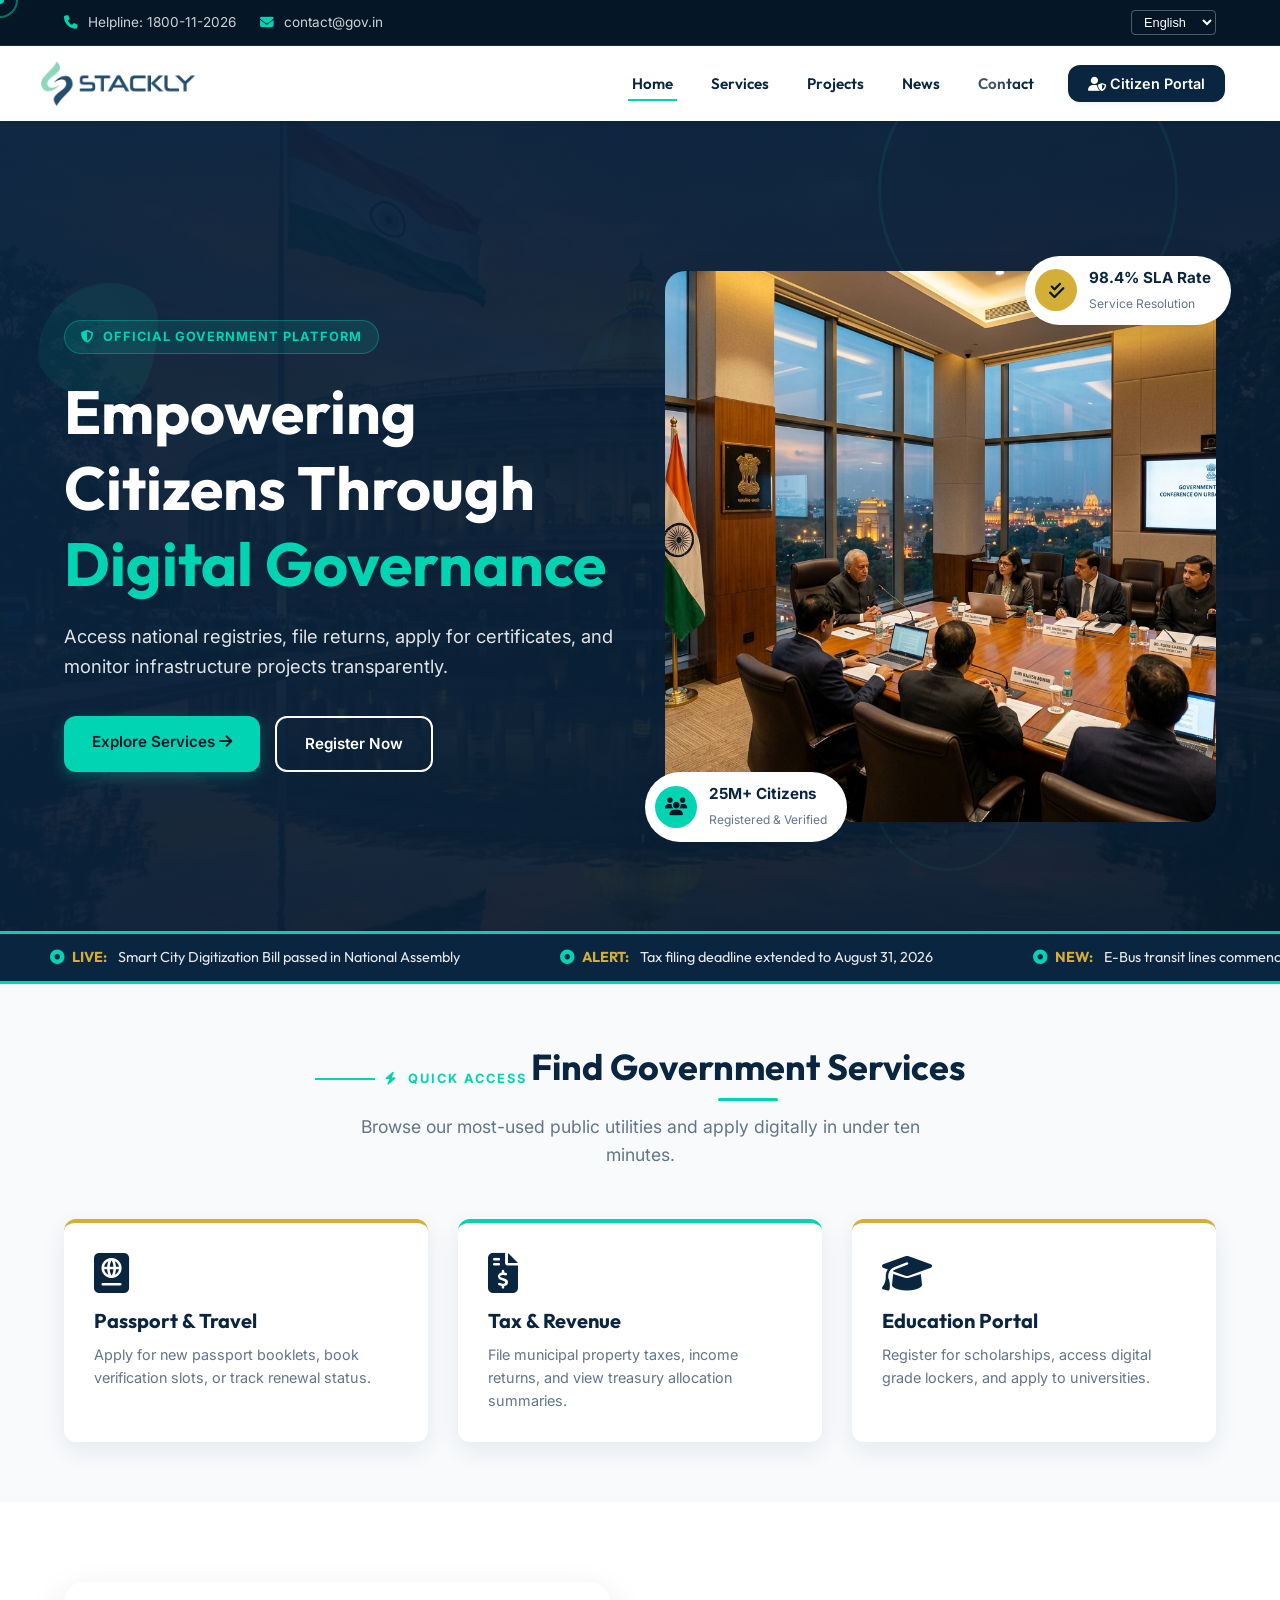
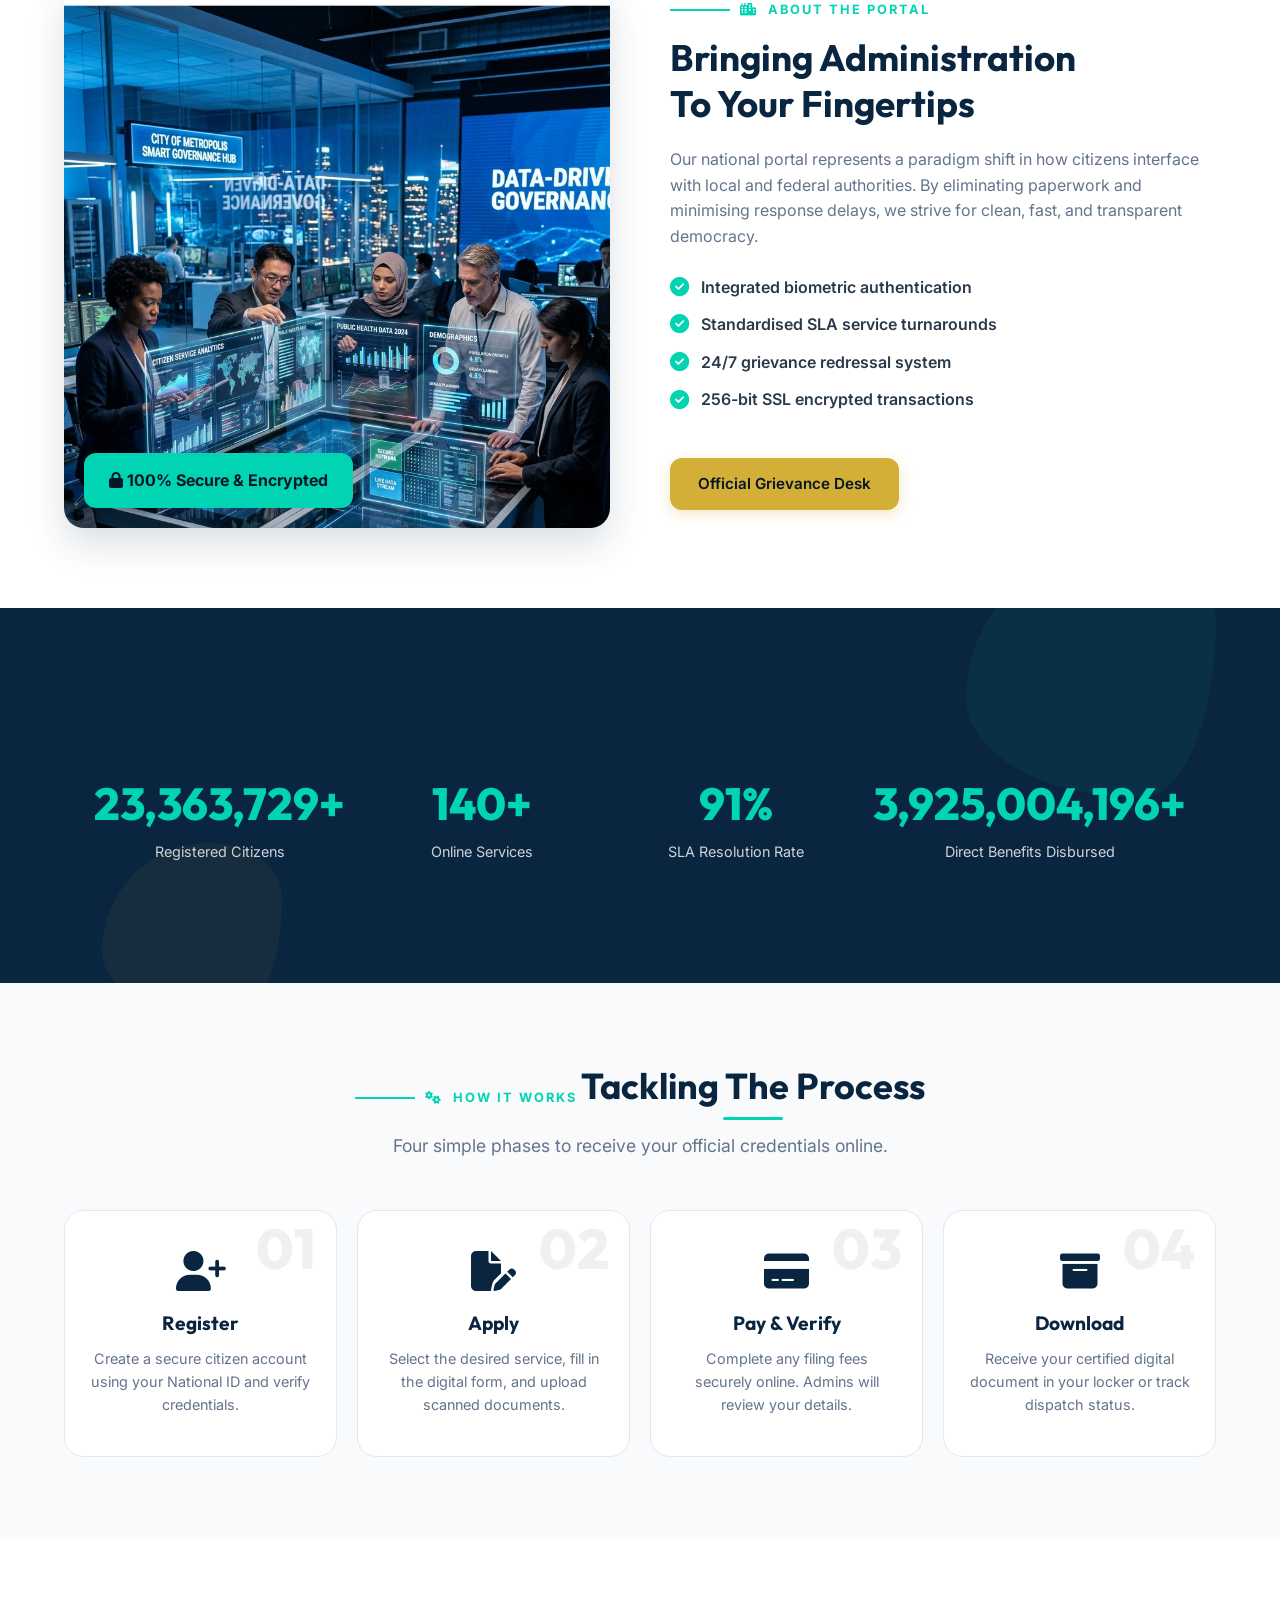
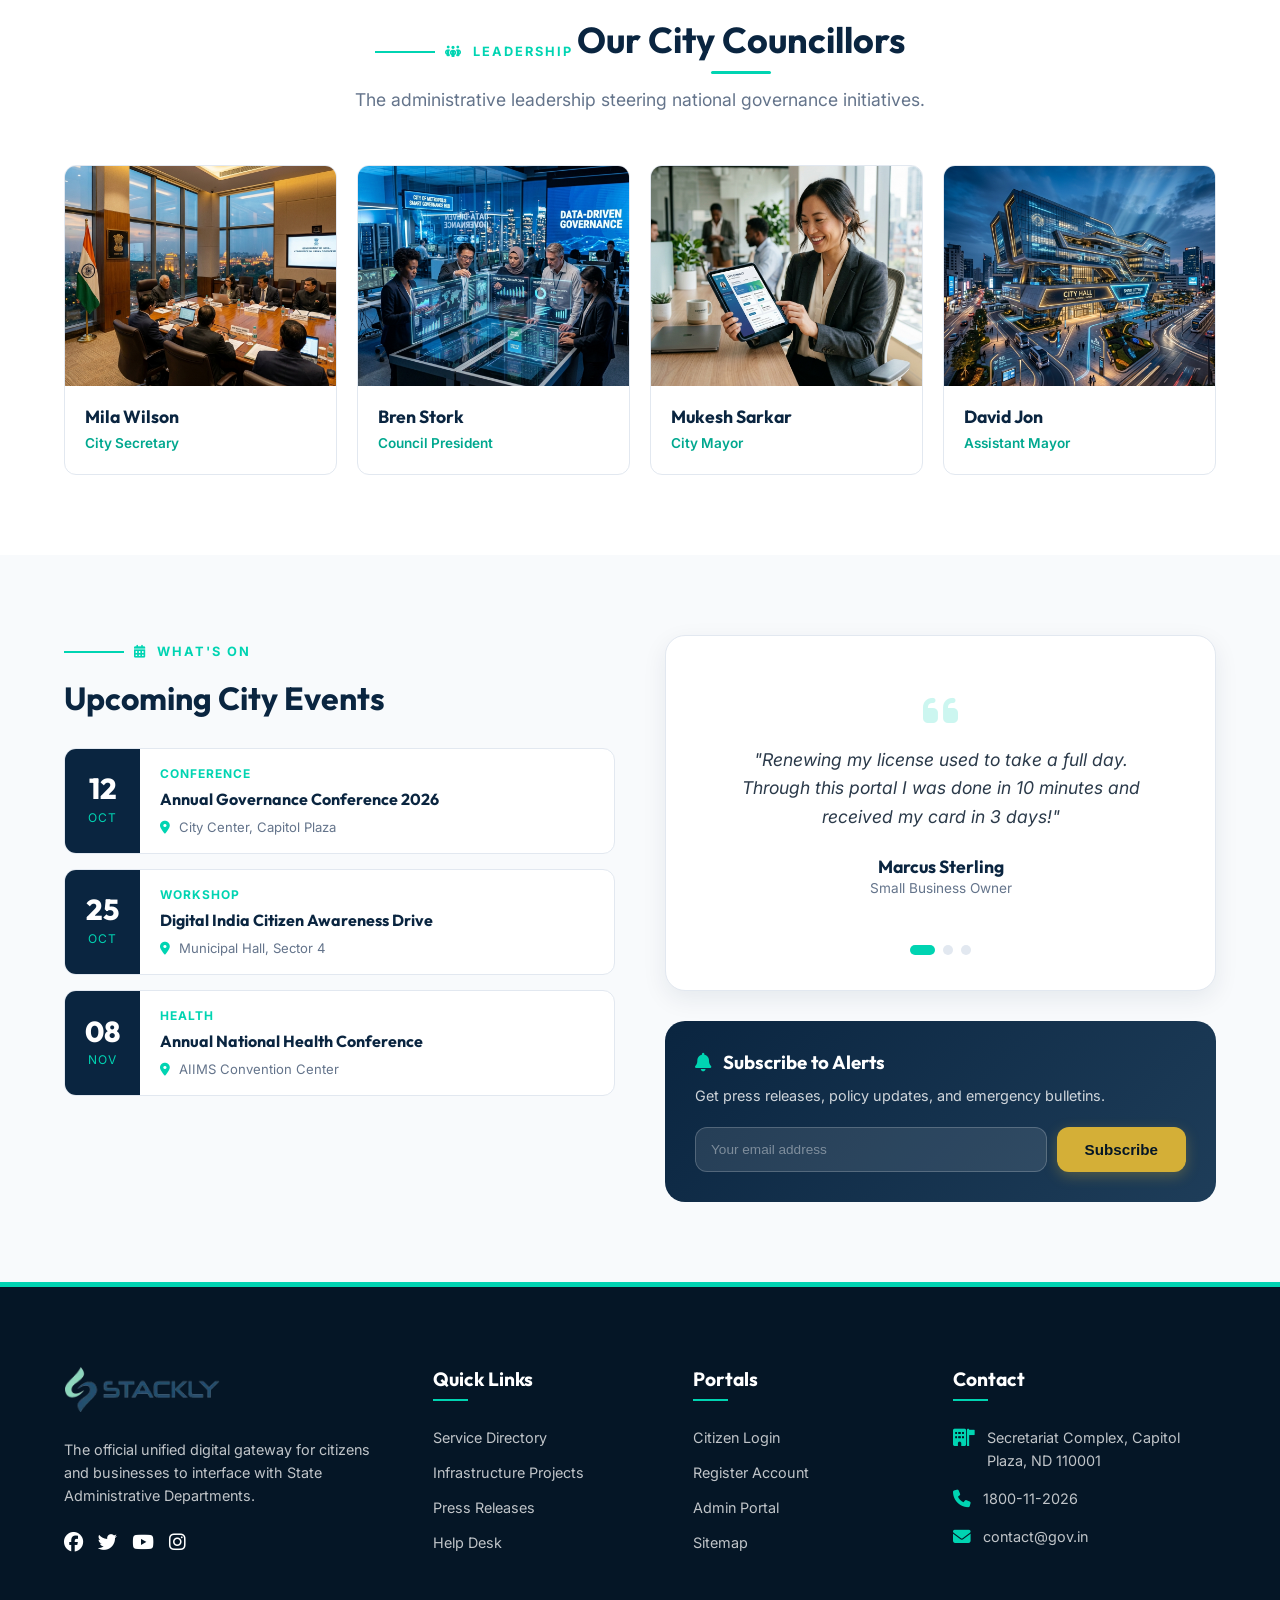
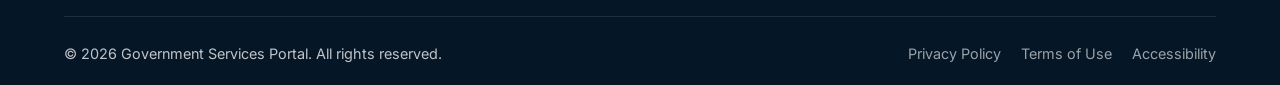
==== index.html @ c0d2bb25 "Add files via upload" ====
<!DOCTYPE html>
<html lang="en">
<head>
<meta charset="UTF-8">
<meta name="viewport" content="width=device-width, initial-scale=1.0">
<title>National Digital Governance Portal | Government Services</title>
<meta name="description" content="Access all official national government services online — passports, taxes, licenses, and public projects.">
<link rel="stylesheet" href="https://cdnjs.cloudflare.com/ajax/libs/font-awesome/6.4.0/css/all.min.css">
<link rel="stylesheet" href="css/style.css">
<link rel="stylesheet" href="css/animations.css">
</head>
<body>

<!-- Cursor -->
<div class="cursor-dot"></div>
<div class="cursor-ring"></div>
<!-- Scroll Progress -->
<div id="scroll-progress"></div>
<!-- Loader -->
<div id="page-loader"><div class="loader-spinner"></div></div>

<!-- TOP BAR -->
<div class="top-bar">
  <div class="container top-bar-content">
    <div class="top-bar-left">
      <span><i class="fa-solid fa-phone"></i> Helpline: 1800-11-2026</span>
      <span><i class="fa-solid fa-envelope"></i> contact@gov.in</span>
    </div>
    <div class="top-bar-right">
      <select id="lang-select"><option>English</option><option>हिन्दी</option><option>Español</option></select>
    </div>
  </div>
</div>

<!-- HEADER -->
<header class="main-header">
  <div class="container header-container">
    <div class="logo-area"><a href="index.html"><img src="images/logo.webp" alt="Gov Logo"></a></div>
    <nav>
      <ul class="nav-menu">
        <li class="nav-item"><a href="index.html" class="nav-link active">Home</a></li>
        <li class="nav-item"><a href="services.html" class="nav-link">Services</a></li>
        <li class="nav-item"><a href="project.html" class="nav-link">Projects</a></li>
        <li class="nav-item"><a href="blog.html" class="nav-link">News</a></li>
        <li class="nav-item"><a href="contact.html" class="nav-link">Contact</a></li>
        <li class="nav-item"><a href="login.html" class="header-btn btn-glow"><i class="fa-solid fa-user-shield"></i> Citizen Portal</a></li>
      </ul>
    </nav>
    <div class="menu-toggle"><i class="fa-solid fa-bars"></i></div>
  </div>
</header>

<!-- ══════════════════════════════════════════════════
     SECTION 1: HERO BANNER
══════════════════════════════════════════════════ -->
<section class="hero-section" style="position:relative;overflow:hidden;background:url('images/parliament.png') center/cover no-repeat;min-height:90vh;display:flex;align-items:center;padding:140px 0 100px;">
  <div class="hero-animated-bg"></div>

  <!-- Decorative floating shapes -->
  <div class="shape-ring" style="width:300px;height:300px;top:-80px;right:8%;opacity:0.3;"></div>
  <div class="shape-ring" style="width:150px;height:150px;bottom:60px;right:20%;opacity:0.2;animation-direction:reverse;"></div>
  <div class="shape-blob" style="width:120px;height:120px;background:rgba(0,212,178,0.08);top:20%;left:3%;"></div>

  <div class="container" style="position:relative;z-index:2;">
    <div class="hero-grid">
      <div class="hero-content">
        <div class="hero-badge"><i class="fa-solid fa-shield-halved"></i> Official Government Platform</div>
        <h1 style="font-size:3.8rem;color:white;animation:fadeInUp 0.9s ease forwards;">
          Empowering Citizens Through <span style="color:var(--secondary);">Digital Governance</span>
        </h1>
        <p style="animation:fadeInUp 1.1s ease forwards;color:rgba(255,255,255,0.88);font-size:1.15rem;margin-bottom:35px;">
          Access national registries, file returns, apply for certificates, and monitor infrastructure projects transparently.
        </p>
        <div class="hero-buttons" style="animation:fadeInUp 1.3s ease forwards;">
          <a href="services.html" class="btn btn-primary btn-glow ripple-effect">Explore Services <i class="fa-solid fa-arrow-right"></i></a>
          <a href="signup.html" class="btn btn-secondary ripple-effect">Register Now</a>
        </div>
      </div>
      <div style="position:relative;animation:fadeInRight 1.2s ease forwards;">
        <div class="parallax-img" style="border-radius:20px;box-shadow:var(--shadow-lg);">
          <img src="images/about.png" alt="Government Officials">
        </div>
        <!-- Floating pills -->
        <div class="floating-pill" style="bottom:-20px;left:-20px;">
          <div class="pill-icon"><i class="fa-solid fa-users"></i></div>
          <div class="pill-text"><strong>25M+ Citizens</strong><span>Registered & Verified</span></div>
        </div>
        <div class="floating-pill" style="top:-15px;right:-15px;animation-delay:1s;">
          <div class="pill-icon" style="background:var(--accent);"><i class="fa-solid fa-check-double"></i></div>
          <div class="pill-text"><strong>98.4% SLA Rate</strong><span>Service Resolution</span></div>
        </div>
      </div>
    </div>
  </div>
</section>

<!-- NEWS TICKER -->
<div class="ticker-wrap">
  <div class="ticker-track">
    <div class="ticker-item"><i class="fa-solid fa-circle-dot"></i><span>LIVE:</span> Smart City Digitization Bill passed in National Assembly</div>
    <div class="ticker-item"><i class="fa-solid fa-circle-dot"></i><span>ALERT:</span> Tax filing deadline extended to August 31, 2026</div>
    <div class="ticker-item"><i class="fa-solid fa-circle-dot"></i><span>NEW:</span> E-Bus transit lines commencing pilot routes next Monday</div>
    <div class="ticker-item"><i class="fa-solid fa-circle-dot"></i><span>NOTICE:</span> Free vaccination drives at all ward centers tomorrow</div>
    <!-- duplicate for seamless loop -->
    <div class="ticker-item"><i class="fa-solid fa-circle-dot"></i><span>LIVE:</span> Smart City Digitization Bill passed in National Assembly</div>
    <div class="ticker-item"><i class="fa-solid fa-circle-dot"></i><span>ALERT:</span> Tax filing deadline extended to August 31, 2026</div>
    <div class="ticker-item"><i class="fa-solid fa-circle-dot"></i><span>NEW:</span> E-Bus transit lines commencing pilot routes next Monday</div>
    <div class="ticker-item"><i class="fa-solid fa-circle-dot"></i><span>NOTICE:</span> Free vaccination drives at all ward centers tomorrow</div>
  </div>
</div>

<!-- ══════════════════════════════════════════════════
     SECTION 2: QUICK ACCESS CARDS (overlap)
══════════════════════════════════════════════════ -->
<section style="padding:60px 0;background:var(--bg-main);">
  <div class="container">
    <div class="section-title reveal from-up">
      <div class="section-label"><i class="fa-solid fa-bolt"></i> Quick Access</div>
      <h2>Find Government Services</h2>
      <p>Browse our most-used public utilities and apply digitally in under ten minutes.</p>
    </div>
    <div class="card-grid-3 stagger-children">
      <div class="quick-card reveal from-left" style="cursor:pointer;" onclick="location.href='services.html'">
        <i class="fa-solid fa-passport"></i>
        <h3>Passport &amp; Travel</h3>
        <p>Apply for new passport booklets, book verification slots, or track renewal status.</p>
      </div>
      <div class="quick-card reveal from-up" onclick="location.href='services.html'" style="cursor:pointer;border-top-color:var(--secondary);">
        <i class="fa-solid fa-file-invoice-dollar"></i>
        <h3>Tax &amp; Revenue</h3>
        <p>File municipal property taxes, income returns, and view treasury allocation summaries.</p>
      </div>
      <div class="quick-card reveal from-right" onclick="location.href='services.html'" style="cursor:pointer;">
        <i class="fa-solid fa-graduation-cap"></i>
        <h3>Education Portal</h3>
        <p>Register for scholarships, access digital grade lockers, and apply to universities.</p>
      </div>
    </div>
  </div>
</section>

<!-- ══════════════════════════════════════════════════
     SECTION 3: ABOUT — image + content
══════════════════════════════════════════════════ -->
<section style="padding:80px 0;background:var(--bg-card);">
  <div class="container">
    <div class="about-grid">
      <div class="parallax-img reveal from-left" style="box-shadow:var(--shadow-lg);">
        <img src="images/team.png" alt="Digital Governance Team">
        <div class="about-badge"><i class="fa-solid fa-lock"></i> 100% Secure &amp; Encrypted</div>
      </div>
      <div class="reveal from-right">
        <div class="section-label"><i class="fa-solid fa-city"></i> About The Portal</div>
        <h2 style="font-size:2.3rem;margin-bottom:20px;">Bringing Administration <br>To Your Fingertips</h2>
        <p style="color:var(--text-muted);margin-bottom:25px;">Our national portal represents a paradigm shift in how citizens interface with local and federal authorities. By eliminating paperwork and minimising response delays, we strive for clean, fast, and transparent democracy.</p>
        <ul class="about-features">
          <li><i class="fa-solid fa-circle-check"></i> Integrated biometric authentication</li>
          <li><i class="fa-solid fa-circle-check"></i> Standardised SLA service turnarounds</li>
          <li><i class="fa-solid fa-circle-check"></i> 24/7 grievance redressal system</li>
          <li><i class="fa-solid fa-circle-check"></i> 256-bit SSL encrypted transactions</li>
        </ul>
        <a href="contact.html" class="btn btn-accent btn-glow ripple-effect" style="margin-top:20px;">Official Grievance Desk</a>
      </div>
    </div>
  </div>
</section>

<!-- ══════════════════════════════════════════════════
     SECTION 4: ANIMATED STATS COUNTER
══════════════════════════════════════════════════ -->
<section style="padding:70px 0;background:var(--primary);position:relative;overflow:hidden;">
  <div class="shape-blob" style="width:250px;height:250px;background:rgba(0,212,178,0.06);top:-60px;right:5%;"></div>
  <div class="shape-blob" style="width:180px;height:180px;background:rgba(212,175,55,0.06);bottom:-40px;left:8%;"></div>
  <div class="container">
    <div class="stats-grid reveal zoom">
      <div class="stat-item stat-pulse">
        <span class="counter-number" data-target="25000000" data-suffix="+">25M+</span>
        <p>Registered Citizens</p>
      </div>
      <div class="stat-item">
        <span class="counter-number" data-target="150" data-suffix="+">150+</span>
        <p>Online Services</p>
      </div>
      <div class="stat-item">
        <span class="counter-number" data-target="98" data-suffix="%">98%</span>
        <p>SLA Resolution Rate</p>
      </div>
      <div class="stat-item">
        <span class="counter-number" data-target="4200000000" data-suffix="+">$4.2B+</span>
        <p>Direct Benefits Disbursed</p>
      </div>
    </div>
  </div>
</section>

<!-- ══════════════════════════════════════════════════
     SECTION 5: PROCESS STEPS (Medzo: Tackling The Process)
══════════════════════════════════════════════════ -->
<section style="padding:80px 0;background:var(--bg-main);">
  <div class="container">
    <div class="section-title reveal from-up">
      <div class="section-label"><i class="fa-solid fa-gears"></i> How It Works</div>
      <h2>Tackling The Process</h2>
      <p>Four simple phases to receive your official credentials online.</p>
    </div>
    <div class="card-grid-4 stagger-children">
      <div class="process-step reveal from-up">
        <div class="step-num">01</div>
        <i class="fa-solid fa-user-plus"></i>
        <h3>Register</h3>
        <p>Create a secure citizen account using your National ID and verify credentials.</p>
      </div>
      <div class="process-step reveal from-up">
        <div class="step-num">02</div>
        <i class="fa-solid fa-file-pen"></i>
        <h3>Apply</h3>
        <p>Select the desired service, fill in the digital form, and upload scanned documents.</p>
      </div>
      <div class="process-step reveal from-up">
        <div class="step-num">03</div>
        <i class="fa-solid fa-credit-card"></i>
        <h3>Pay &amp; Verify</h3>
        <p>Complete any filing fees securely online. Admins will review your details.</p>
      </div>
      <div class="process-step reveal from-up">
        <div class="step-num">04</div>
        <i class="fa-solid fa-box-archive"></i>
        <h3>Download</h3>
        <p>Receive your certified digital document in your locker or track dispatch status.</p>
      </div>
    </div>
  </div>
</section>

<!-- ══════════════════════════════════════════════════
     SECTION 6: CITY COUNCILLORS (Medzo style)
══════════════════════════════════════════════════ -->
<section style="padding:80px 0;background:var(--bg-card);">
  <div class="container">
    <div class="section-title reveal from-up">
      <div class="section-label"><i class="fa-solid fa-people-group"></i> Leadership</div>
      <h2>Our City Councillors</h2>
      <p>The administrative leadership steering national governance initiatives.</p>
    </div>
    <div class="card-grid-4 stagger-children">
      <div class="team-card reveal from-up">
        <div class="team-img">
          <img src="images/about.png" alt="Mila Wilson">
          <div class="team-social">
            <a href="#"><i class="fa-brands fa-twitter"></i></a>
            <a href="#"><i class="fa-brands fa-linkedin"></i></a>
          </div>
        </div>
        <div class="team-info"><h4>Mila Wilson</h4><p>City Secretary</p></div>
      </div>
      <div class="team-card reveal from-up">
        <div class="team-img">
          <img src="images/team.png" alt="Bren Stork">
          <div class="team-social">
            <a href="#"><i class="fa-brands fa-twitter"></i></a>
            <a href="#"><i class="fa-brands fa-linkedin"></i></a>
          </div>
        </div>
        <div class="team-info"><h4>Bren Stork</h4><p>Council President</p></div>
      </div>
      <div class="team-card reveal from-up">
        <div class="team-img">
          <img src="images/citizen.png" alt="Mukesh Sarkar">
          <div class="team-social">
            <a href="#"><i class="fa-brands fa-twitter"></i></a>
            <a href="#"><i class="fa-brands fa-linkedin"></i></a>
          </div>
        </div>
        <div class="team-info"><h4>Mukesh Sarkar</h4><p>City Mayor</p></div>
      </div>
      <div class="team-card reveal from-up">
        <div class="team-img">
          <img src="images/hero.png" alt="David Jon">
          <div class="team-social">
            <a href="#"><i class="fa-brands fa-twitter"></i></a>
            <a href="#"><i class="fa-brands fa-linkedin"></i></a>
          </div>
        </div>
        <div class="team-info"><h4>David Jon</h4><p>Assistant Mayor</p></div>
      </div>
    </div>
  </div>
</section>

<!-- ══════════════════════════════════════════════════
     SECTION 7: EVENTS + TESTIMONIALS + NEWSLETTER
══════════════════════════════════════════════════ -->
<section style="padding:80px 0;background:var(--bg-main);">
  <div class="container">
    <div style="display:grid;grid-template-columns:1fr 1fr;gap:50px;" class="reveal from-up">
      <!-- Upcoming Events -->
      <div>
        <div class="section-label"><i class="fa-solid fa-calendar-days"></i> What's On</div>
        <h2 style="font-size:2rem;margin-bottom:30px;">Upcoming City Events</h2>
        <div style="display:flex;flex-direction:column;gap:15px;">
          <div class="event-card">
            <div class="event-date-box"><div class="day">12</div><div class="month">Oct</div></div>
            <div class="event-card-body">
              <div class="event-cat">Conference</div>
              <h4>Annual Governance Conference 2026</h4>
              <p><i class="fa-solid fa-location-dot" style="color:var(--secondary);margin-right:5px;"></i> City Center, Capitol Plaza</p>
            </div>
          </div>
          <div class="event-card">
            <div class="event-date-box"><div class="day">25</div><div class="month">Oct</div></div>
            <div class="event-card-body">
              <div class="event-cat">Workshop</div>
              <h4>Digital India Citizen Awareness Drive</h4>
              <p><i class="fa-solid fa-location-dot" style="color:var(--secondary);margin-right:5px;"></i> Municipal Hall, Sector 4</p>
            </div>
          </div>
          <div class="event-card">
            <div class="event-date-box"><div class="day">08</div><div class="month">Nov</div></div>
            <div class="event-card-body">
              <div class="event-cat">Health</div>
              <h4>Annual National Health Conference</h4>
              <p><i class="fa-solid fa-location-dot" style="color:var(--secondary);margin-right:5px;"></i> AIIMS Convention Center</p>
            </div>
          </div>
        </div>
      </div>

      <!-- Testimonials + Newsletter stacked -->
      <div style="display:flex;flex-direction:column;gap:30px;">
        <!-- Testimonial -->
        <div style="background:var(--bg-card);border-radius:var(--radius-lg);padding:35px;border:1px solid var(--border-color);box-shadow:var(--shadow-md);">
          <div class="testimonial-slider-container">
            <div class="testimonial-track">
              <div class="testimonial-slide">
                <div class="testimonial-card" style="box-shadow:none;border:none;padding:0;">
                  <i class="fa-solid fa-quote-left" style="font-size:2.5rem;color:rgba(0,212,178,0.2);margin-bottom:15px;"></i>
                  <p class="testimonial-text">"Renewing my license used to take a full day. Through this portal I was done in 10 minutes and received my card in 3 days!"</p>
                  <div class="testimonial-author"><h4>Marcus Sterling</h4><p>Small Business Owner</p></div>
                </div>
              </div>
              <div class="testimonial-slide">
                <div class="testimonial-card" style="box-shadow:none;border:none;padding:0;">
                  <i class="fa-solid fa-quote-left" style="font-size:2.5rem;color:rgba(0,212,178,0.2);margin-bottom:15px;"></i>
                  <p class="testimonial-text">"I registered my company online. Real-time validation, outstanding UI, and top-notch security. Extremely smooth experience!"</p>
                  <div class="testimonial-author"><h4>Amanda Liang</h4><p>Tech Entrepreneur</p></div>
                </div>
              </div>
              <div class="testimonial-slide">
                <div class="testimonial-card" style="box-shadow:none;border:none;padding:0;">
                  <i class="fa-solid fa-quote-left" style="font-size:2.5rem;color:rgba(0,212,178,0.2);margin-bottom:15px;"></i>
                  <p class="testimonial-text">"Filed a street lamp complaint. It was inspected and repaired within 36 hours. Transparent and accountable governance!"</p>
                  <div class="testimonial-author"><h4>Carlos Mendez</h4><p>Resident President</p></div>
                </div>
              </div>
            </div>
            <div class="testimonial-dots"></div>
          </div>
        </div>

        <!-- Newsletter -->
        <div style="background:linear-gradient(135deg,var(--primary),var(--primary-light));border-radius:var(--radius-lg);padding:30px;color:white;">
          <h3 style="color:white;margin-bottom:10px;"><i class="fa-solid fa-bell" style="color:var(--secondary);margin-right:8px;"></i> Subscribe to Alerts</h3>
          <p style="color:rgba(255,255,255,0.8);font-size:0.9rem;margin-bottom:15px;">Get press releases, policy updates, and emergency bulletins.</p>
          <form class="footer-newsletter-form" onsubmit="event.preventDefault();alert('Subscribed!');">
            <input type="email" placeholder="Your email address" style="background:rgba(255,255,255,0.1);border:1px solid rgba(255,255,255,0.2);" required>
            <button type="submit" class="btn btn-accent btn-glow">Subscribe</button>
          </form>
        </div>
      </div>
    </div>
  </div>
</section>

<!-- FOOTER -->
<footer class="main-footer">
  <div class="container">
    <div class="footer-grid">
      <div class="footer-column">
        <div class="footer-logo"><img src="images/logo.webp" alt="Gov Logo"></div>
        <p>The official unified digital gateway for citizens and businesses to interface with State Administrative Departments.</p>
        <div style="display:flex;gap:15px;margin-top:20px;font-size:1.2rem;">
          <a href="#" style="color:white;"><i class="fa-brands fa-facebook"></i></a>
          <a href="#" style="color:white;"><i class="fa-brands fa-twitter"></i></a>
          <a href="#" style="color:white;"><i class="fa-brands fa-youtube"></i></a>
          <a href="#" style="color:white;"><i class="fa-brands fa-instagram"></i></a>
        </div>
      </div>
      <div class="footer-column">
        <h3>Quick Links</h3>
        <ul class="footer-links">
          <li><a href="services.html">Service Directory</a></li>
          <li><a href="project.html">Infrastructure Projects</a></li>
          <li><a href="blog.html">Press Releases</a></li>
          <li><a href="contact.html">Help Desk</a></li>
        </ul>
      </div>
      <div class="footer-column">
        <h3>Portals</h3>
        <ul class="footer-links">
          <li><a href="login.html">Citizen Login</a></li>
          <li><a href="signup.html">Register Account</a></li>
          <li><a href="admindashboard.html">Admin Portal</a></li>
          <li><a href="404.html">Sitemap</a></li>
        </ul>
      </div>
      <div class="footer-column">
        <h3>Contact</h3>
        <div class="footer-contact-item"><i class="fa-solid fa-building-flag"></i><p>Secretariat Complex, Capitol Plaza, ND 110001</p></div>
        <div class="footer-contact-item"><i class="fa-solid fa-phone"></i><p>1800-11-2026</p></div>
        <div class="footer-contact-item"><i class="fa-solid fa-envelope"></i><p>contact@gov.in</p></div>
      </div>
    </div>
    <div class="footer-bottom">
      <p>&copy; 2026 Government Services Portal. All rights reserved.</p>
      <div class="footer-bottom-links">
        <a href="#">Privacy Policy</a>
        <a href="#">Terms of Use</a>
        <a href="#">Accessibility</a>
      </div>
    </div>
  </div>
</footer>

<div id="back-to-top"><i class="fa-solid fa-arrow-up"></i></div>
<script src="js/script.js"></script>

<style>
/* Responsive event/testimonial grid on mobile */
@media(max-width:768px){
  section > .container > div[style*="grid-template-columns:1fr 1fr"]{
    grid-template-columns:1fr!important;
  }
}
</style>
</body>
</html>
---- css/style.css ----
/* 
   Government Services Portal - Main Stylesheet
   Designed with premium aesthetics, modern transitions, and full responsiveness
*/

@import url('https://fonts.googleapis.com/css2?family=Inter:wght@300;400;500;600;700&family=Outfit:wght@300;400;500;600;700;800&display=swap');

/* --- Design Tokens & CSS Variables --- */
:root {
    --primary: #0a2540;
    --primary-light: #1e3d59;
    --primary-dark: #051626;
    --secondary: #00d4b2;
    --secondary-dark: #00a88f;
    --accent: #d4af37;
    --accent-hover: #b89222;
    --text-main: #2b3a4a;
    --text-muted: #64748b;
    --text-light: #ffffff;
    --bg-main: #f8fafc;
    --bg-card: #ffffff;
    --bg-input: #f1f5f9;
    --border-color: #e2e8f0;
    --shadow-sm: 0 2px 4px rgba(0, 0, 0, 0.05);
    --shadow-md: 0 8px 24px rgba(10, 37, 64, 0.08);
    --shadow-lg: 0 16px 36px rgba(10, 37, 64, 0.15);
    --radius-sm: 6px;
    --radius-md: 12px;
    --radius-lg: 20px;
    --transition: all 0.3s cubic-bezier(0.4, 0, 0.2, 1);
    --font-heading: 'Outfit', sans-serif;
    --font-body: 'Inter', sans-serif;
    
    /* Animation offsets */
    --delay-1: 0.1s;
    --delay-2: 0.2s;
    --delay-3: 0.3s;
    --delay-4: 0.4s;
}

/* --- Dark Theme Support (For Dashboard/Toggles) --- */
.dark-theme {
    --bg-main: #0b0f19;
    --bg-card: #151c2c;
    --bg-input: #1e2640;
    --text-main: #f1f5f9;
    --text-muted: #94a3b8;
    --border-color: #2e3a59;
    --shadow-md: 0 8px 24px rgba(0, 0, 0, 0.3);
    --shadow-lg: 0 16px 36px rgba(0, 0, 0, 0.5);
}

/* --- Base & Scrollbar --- */
* {
    box-sizing: border-box;
    margin: 0;
    padding: 0;
}

html {
    scroll-behavior: smooth;
}

body {
    font-family: var(--font-body);
    background-color: var(--bg-main);
    color: var(--text-main);
    line-height: 1.6;
    overflow-x: hidden;
    transition: var(--transition);
}

/* Custom Scrollbar */
::-webkit-scrollbar {
    width: 8px;
}
::-webkit-scrollbar-track {
    background: var(--bg-main);
}
::-webkit-scrollbar-thumb {
    background: var(--primary-light);
    border-radius: 4px;
}
::-webkit-scrollbar-thumb:hover {
    background: var(--secondary);
}

h1, h2, h3, h4, h5, h6 {
    font-family: var(--font-heading);
    font-weight: 700;
    color: var(--primary);
    line-height: 1.25;
}
.dark-theme h1, .dark-theme h2, .dark-theme h3, .dark-theme h4, .dark-theme h5, .dark-theme h6 {
    color: var(--text-light);
}

a {
    text-decoration: none;
    color: inherit;
    transition: var(--transition);
}

/* --- Page Loader --- */
#page-loader {
    position: fixed;
    top: 0;
    left: 0;
    width: 100vw;
    height: 100vh;
    background: var(--primary-dark);
    display: flex;
    justify-content: center;
    align-items: center;
    z-index: 9999;
    transition: opacity 0.5s ease, visibility 0.5s;
}
.loader-spinner {
    width: 60px;
    height: 60px;
    border: 5px solid rgba(255, 255, 255, 0.1);
    border-top: 5px solid var(--secondary);
    border-right: 5px solid var(--accent);
    border-radius: 50%;
    animation: spin 1s linear infinite;
}
@keyframes spin {
    0% { transform: rotate(0deg); }
    100% { transform: rotate(360deg); }
}

/* --- Layout Sections & Structure --- */
section {
    padding: 80px 0;
    position: relative;
    overflow: hidden;
}
.container {
    width: 100%;
    max-width: 1200px;
    margin: 0 auto;
    padding: 0 24px;
}
.section-title {
    text-align: center;
    margin-bottom: 50px;
}
.section-title h2 {
    font-size: 2.25rem;
    position: relative;
    display: inline-block;
    padding-bottom: 12px;
    margin-bottom: 12px;
}
.section-title h2::after {
    content: '';
    position: absolute;
    bottom: 0;
    left: 50%;
    transform: translateX(-50%);
    width: 60px;
    height: 3px;
    background: var(--secondary);
    border-radius: 2px;
}
.section-title p {
    color: var(--text-muted);
    font-size: 1.1rem;
    max-width: 600px;
    margin: 0 auto;
}

/* --- Premium Animations (Classes) --- */
.animate-on-scroll {
    opacity: 0;
    transform: translateY(30px);
    transition: opacity 0.8s cubic-bezier(0.4, 0, 0.2, 1), transform 0.8s cubic-bezier(0.4, 0, 0.2, 1);
}
.animate-active {
    opacity: 1;
    transform: translateY(0);
}
.delay-1 { transition-delay: var(--delay-1); }
.delay-2 { transition-delay: var(--delay-2); }
.delay-3 { transition-delay: var(--delay-3); }
.delay-4 { transition-delay: var(--delay-4); }

.scale-up {
    transform: scale(0.9);
    transition: opacity 0.8s cubic-bezier(0.4, 0, 0.2, 1), transform 0.8s cubic-bezier(0.4, 0, 0.2, 1);
}
.scale-up.animate-active {
    transform: scale(1);
}

/* Floating animation for decorative elements */
@keyframes float {
    0%, 100% { transform: translateY(0); }
    50% { transform: translateY(-10px); }
}
.float-element {
    animation: float 4s ease-in-out infinite;
}

/* --- Top Bar & Header Nav --- */
.top-bar {
    background-color: var(--primary-dark);
    color: rgba(255, 255, 255, 0.8);
    font-size: 0.85rem;
    padding: 10px 0;
    border-bottom: 1px solid rgba(255, 255, 255, 0.1);
}
.top-bar-content {
    display: flex;
    justify-content: space-between;
    align-items: center;
}
.top-bar-left span {
    margin-right: 20px;
}
.top-bar-left i {
    color: var(--secondary);
    margin-right: 6px;
}
.top-bar-right select {
    background: transparent;
    color: white;
    border: 1px solid rgba(255, 255, 255, 0.3);
    border-radius: 4px;
    padding: 3px 8px;
    cursor: pointer;
    font-size: 0.8rem;
    outline: none;
}
.top-bar-right select option {
    background-color: var(--primary-dark);
}

.main-header {
    background-color: rgba(255, 255, 255, 0.95);
    backdrop-filter: blur(10px);
    position: sticky;
    top: 0;
    z-index: 1000;
    box-shadow: var(--shadow-sm);
    transition: var(--transition);
}
.main-header.scrolled {
    padding: 10px 0;
    box-shadow: var(--shadow-md);
    background-color: var(--bg-card);
}
.header-container {
    display: flex;
    justify-content: space-between;
    align-items: center;
    padding: 15px 0;
}
.logo-area img {
    height: 45px;
    display: block;
}
.nav-menu {
    display: flex;
    align-items: center;
    list-style: none;
}
.nav-item {
    margin: 0 15px;
}
.nav-link {
    font-family: var(--font-heading);
    font-weight: 600;
    font-size: 0.95rem;
    color: var(--primary);
    padding: 8px 4px;
    position: relative;
}
.nav-link::after {
    content: '';
    position: absolute;
    width: 0;
    height: 2px;
    bottom: 0;
    left: 0;
    background-color: var(--secondary);
    transition: var(--transition);
}
.nav-link:hover::after,
.nav-link.active::after {
    width: 100%;
}
.header-btn {
    padding: 10px 20px;
    border-radius: var(--radius-md);
    background-color: var(--primary);
    color: white;
    font-weight: 600;
    font-size: 0.9rem;
    box-shadow: var(--shadow-sm);
}
.header-btn:hover {
    background-color: var(--secondary);
    color: var(--primary-dark);
}
.menu-toggle {
    display: none;
    font-size: 1.5rem;
    color: var(--primary);
    cursor: pointer;
}

/* --- Hero Banner / Slider --- */
.hero-section {
    background: linear-gradient(135deg, rgba(10, 37, 64, 0.95), rgba(5, 22, 38, 0.95)), url('../images/hero.png') no-repeat center center/cover;
    color: white;
    padding: 160px 0 120px;
    min-height: 80vh;
    display: flex;
    align-items: center;
    position: relative;
}
.hero-grid {
    display: grid;
    grid-template-columns: 1fr 1fr;
    gap: 50px;
    align-items: center;
}
.hero-content h1 {
    font-size: 3.5rem;
    color: white;
    margin-bottom: 20px;
    animation: slideUp 1s ease forwards;
}
.hero-content p {
    font-size: 1.15rem;
    color: rgba(255, 255, 255, 0.85);
    margin-bottom: 35px;
    animation: slideUp 1.2s ease forwards;
}
.hero-buttons {
    display: flex;
    gap: 15px;
    animation: slideUp 1.4s ease forwards;
}
.btn {
    display: inline-block;
    padding: 14px 28px;
    border-radius: var(--radius-md);
    font-weight: 600;
    font-size: 0.95rem;
    cursor: pointer;
    border: none;
    transition: var(--transition);
    text-align: center;
}
.btn-primary {
    background-color: var(--secondary);
    color: var(--primary-dark);
    box-shadow: 0 4px 14px rgba(0, 212, 178, 0.3);
}
.btn-primary:hover {
    background-color: var(--text-light);
    transform: translateY(-2px);
}
.btn-secondary {
    background-color: transparent;
    border: 2px solid var(--text-light);
    color: var(--text-light);
}
.btn-secondary:hover {
    background-color: var(--text-light);
    color: var(--primary);
    transform: translateY(-2px);
}
.btn-accent {
    background-color: var(--accent);
    color: var(--primary-dark);
    box-shadow: 0 4px 14px rgba(212, 175, 55, 0.3);
}
.btn-accent:hover {
    background-color: var(--accent-hover);
    color: var(--text-light);
    transform: translateY(-2px);
}
.hero-image {
    position: relative;
    border-radius: var(--radius-lg);
    overflow: hidden;
    box-shadow: var(--shadow-lg);
    animation: fadeIn 1.5s ease forwards;
}
.hero-image img {
    width: 100%;
    display: block;
    border-radius: var(--radius-lg);
}

@keyframes slideUp {
    from {
        opacity: 0;
        transform: translateY(40px);
    }
    to {
        opacity: 1;
        transform: translateY(0);
    }
}
@keyframes fadeIn {
    from { opacity: 0; }
    to { opacity: 1; }
}

/* --- Breadcrumb Page Header --- */
.page-header {
    background: linear-gradient(135deg, rgba(10, 37, 64, 0.95), rgba(5, 22, 38, 0.95)), url('../images/hero.png') no-repeat center center/cover;
    color: white;
    padding: 80px 0;
    text-align: center;
    border-bottom: 4px solid var(--secondary);
}
.page-header h1 {
    font-size: 2.75rem;
    color: white;
    margin-bottom: 10px;
}
.breadcrumb {
    font-size: 0.95rem;
    color: rgba(255, 255, 255, 0.7);
}
.breadcrumb a {
    color: var(--secondary);
}

/* --- Card Grids & Lists --- */
.card-grid-3 {
    display: grid;
    grid-template-columns: repeat(3, 1fr);
    gap: 30px;
}
.card-grid-4 {
    display: grid;
    grid-template-columns: repeat(4, 1fr);
    gap: 20px;
}

/* Overlapping Quick Access Cards */
.overlap-cards {
    margin-top: -60px;
    z-index: 10;
    position: relative;
    padding: 0 0 80px 0;
}
.quick-card {
    background-color: var(--bg-card);
    border-radius: var(--radius-md);
    padding: 30px;
    box-shadow: var(--shadow-md);
    border-top: 4px solid var(--accent);
    transition: var(--transition);
}
.quick-card:hover {
    transform: translateY(-8px);
    box-shadow: var(--shadow-lg);
    border-top-color: var(--secondary);
}
.quick-card i {
    font-size: 2.5rem;
    color: var(--primary);
    margin-bottom: 15px;
    display: inline-block;
}
.quick-card h3 {
    font-size: 1.25rem;
    margin-bottom: 10px;
}
.quick-card p {
    color: var(--text-muted);
    font-size: 0.9rem;
}

/* --- About Us Section --- */
.about-grid {
    display: grid;
    grid-template-columns: 1fr 1fr;
    gap: 60px;
    align-items: center;
}
.about-img {
    border-radius: var(--radius-lg);
    box-shadow: var(--shadow-lg);
    position: relative;
    overflow: hidden;
}
.about-img img {
    width: 100%;
    display: block;
}
.about-badge {
    position: absolute;
    bottom: 20px;
    left: 20px;
    background: var(--secondary);
    color: var(--primary-dark);
    padding: 15px 25px;
    border-radius: var(--radius-md);
    box-shadow: var(--shadow-md);
    font-weight: 700;
}
.about-content h2 {
    font-size: 2.25rem;
    margin-bottom: 20px;
}
.about-features {
    list-style: none;
    margin: 25px 0;
}
.about-features li {
    margin-bottom: 12px;
    display: flex;
    align-items: center;
    font-weight: 600;
}
.about-features i {
    color: var(--secondary);
    margin-right: 12px;
    font-size: 1.2rem;
}

/* Stat Counters Sub-section */
.stats-grid {
    display: grid;
    grid-template-columns: repeat(4, 1fr);
    gap: 20px;
    text-align: center;
    background-color: var(--primary);
    color: white;
    padding: 50px 30px;
    border-radius: var(--radius-lg);
    margin-top: 40px;
}
.stat-item h3 {
    font-size: 2.5rem;
    color: var(--secondary);
    margin-bottom: 5px;
}
.stat-item p {
    font-size: 0.9rem;
    color: rgba(255, 255, 255, 0.8);
}

/* --- Services Page & Section --- */
.service-card {
    background-color: var(--bg-card);
    border: 1px solid var(--border-color);
    border-radius: var(--radius-md);
    padding: 40px 30px;
    transition: var(--transition);
    position: relative;
    overflow: hidden;
    z-index: 1;
}
.service-card::before {
    content: '';
    position: absolute;
    top: 0;
    left: 0;
    width: 100%;
    height: 0;
    background: var(--primary);
    z-index: -1;
    transition: var(--transition);
}
.service-card:hover::before {
    height: 100%;
}
.service-card:hover {
    color: white;
    transform: translateY(-5px);
    box-shadow: var(--shadow-lg);
}
.service-card:hover h3, .service-card:hover p, .service-card:hover a {
    color: white !important;
}
.service-card:hover i {
    color: var(--secondary);
}
.service-card i {
    font-size: 2.5rem;
    color: var(--primary);
    margin-bottom: 20px;
    transition: var(--transition);
}
.service-card h3 {
    font-size: 1.35rem;
    margin-bottom: 15px;
}
.service-card p {
    color: var(--text-muted);
    font-size: 0.92rem;
    margin-bottom: 20px;
}
.service-card a {
    font-weight: 600;
    color: var(--secondary-dark);
}

/* Search and Filters Section */
.search-filter-panel {
    background: var(--bg-card);
    padding: 30px;
    border-radius: var(--radius-md);
    box-shadow: var(--shadow-md);
    display: flex;
    gap: 15px;
    margin-bottom: 50px;
    flex-wrap: wrap;
}
.search-input-wrapper {
    flex: 2;
    position: relative;
    min-width: 250px;
}
.search-input-wrapper i {
    position: absolute;
    left: 15px;
    top: 50%;
    transform: translateY(-50%);
    color: var(--text-muted);
}
.search-input-wrapper input {
    width: 100%;
    padding: 12px 15px 12px 45px;
    border: 1px solid var(--border-color);
    border-radius: var(--radius-md);
    background: var(--bg-input);
    color: var(--text-main);
    outline: none;
    font-size: 0.95rem;
}
.filter-dropdown {
    flex: 1;
    min-width: 180px;
}
.filter-dropdown select {
    width: 100%;
    padding: 12px 15px;
    border: 1px solid var(--border-color);
    border-radius: var(--radius-md);
    background: var(--bg-input);
    color: var(--text-main);
    outline: none;
    cursor: pointer;
    font-size: 0.95rem;
}

/* --- Projects Page & Section --- */
.project-filter-nav {
    display: flex;
    justify-content: center;
    gap: 10px;
    margin-bottom: 40px;
    flex-wrap: wrap;
}
.filter-btn {
    padding: 10px 22px;
    background: var(--bg-card);
    border: 1px solid var(--border-color);
    border-radius: var(--radius-md);
    color: var(--text-main);
    font-weight: 600;
    cursor: pointer;
    transition: var(--transition);
}
.filter-btn.active, .filter-btn:hover {
    background: var(--primary);
    color: white;
    border-color: var(--primary);
}
.project-card {
    background: var(--bg-card);
    border-radius: var(--radius-md);
    overflow: hidden;
    box-shadow: var(--shadow-sm);
    border: 1px solid var(--border-color);
    transition: var(--transition);
}
.project-card:hover {
    transform: translateY(-5px);
    box-shadow: var(--shadow-md);
}
.project-img {
    height: 220px;
    overflow: hidden;
    position: relative;
}
.project-img img {
    width: 100%;
    height: 100%;
    object-fit: cover;
    transition: var(--transition);
}
.project-card:hover .project-img img {
    transform: scale(1.08);
}
.project-badge {
    position: absolute;
    top: 15px;
    right: 15px;
    background: var(--primary-light);
    color: white;
    padding: 4px 12px;
    border-radius: 4px;
    font-size: 0.8rem;
    font-weight: 600;
}
.project-card-content {
    padding: 25px;
}
.project-card-content h3 {
    font-size: 1.2rem;
    margin-bottom: 12px;
}
.project-card-content p {
    color: var(--text-muted);
    font-size: 0.9rem;
    margin-bottom: 20px;
}
.project-progress-container {
    margin-bottom: 15px;
}
.project-progress-bar {
    height: 6px;
    background: var(--bg-input);
    border-radius: 3px;
    overflow: hidden;
}
.project-progress-fill {
    height: 100%;
    background: var(--secondary);
    border-radius: 3px;
}
.project-progress-meta {
    display: flex;
    justify-content: space-between;
    font-size: 0.8rem;
    color: var(--text-muted);
    margin-top: 5px;
}

/* --- How it Works / Timelines --- */
.timeline {
    position: relative;
    max-width: 800px;
    margin: 40px auto 0;
}
.timeline::before {
    content: '';
    position: absolute;
    width: 4px;
    background: var(--border-color);
    top: 0;
    bottom: 0;
    left: 50%;
    transform: translateX(-50%);
}
.timeline-item {
    padding: 10px 40px;
    position: relative;
    width: 50%;
    box-sizing: border-box;
}
.timeline-item::after {
    content: '';
    position: absolute;
    width: 20px;
    height: 20px;
    right: -10px;
    background-color: var(--bg-card);
    border: 4px solid var(--secondary);
    top: 15px;
    border-radius: 50%;
    z-index: 1;
}
.timeline-left {
    left: 0;
    text-align: right;
}
.timeline-right {
    left: 50%;
}
.timeline-right::after {
    left: -10px;
}
.timeline-content {
    padding: 20px;
    background: var(--bg-card);
    position: relative;
    border-radius: var(--radius-md);
    box-shadow: var(--shadow-sm);
    border: 1px solid var(--border-color);
}
.timeline-content h3 {
    margin-bottom: 10px;
    font-size: 1.15rem;
}
.timeline-content p {
    color: var(--text-muted);
    font-size: 0.9rem;
}

/* --- Blog Page & Section --- */
.blog-card {
    background: var(--bg-card);
    border-radius: var(--radius-md);
    overflow: hidden;
    border: 1px solid var(--border-color);
    box-shadow: var(--shadow-sm);
    transition: var(--transition);
}
.blog-card:hover {
    transform: translateY(-5px);
    box-shadow: var(--shadow-md);
}
.blog-img {
    height: 200px;
    overflow: hidden;
}
.blog-img img {
    width: 100%;
    height: 100%;
    object-fit: cover;
}
.blog-content {
    padding: 25px;
}
.blog-meta {
    display: flex;
    gap: 15px;
    font-size: 0.8rem;
    color: var(--text-muted);
    margin-bottom: 10px;
}
.blog-meta i {
    color: var(--secondary);
    margin-right: 4px;
}
.blog-content h3 {
    font-size: 1.2rem;
    margin-bottom: 12px;
}
.blog-content p {
    color: var(--text-muted);
    font-size: 0.9rem;
    margin-bottom: 15px;
}
.blog-link {
    font-weight: 600;
    color: var(--primary);
    font-size: 0.9rem;
    display: flex;
    align-items: center;
    gap: 5px;
}
.blog-link:hover {
    color: var(--secondary);
}

/* Featured Blog */
.blog-featured {
    background: var(--bg-card);
    border-radius: var(--radius-lg);
    overflow: hidden;
    border: 1px solid var(--border-color);
    box-shadow: var(--shadow-md);
    display: grid;
    grid-template-columns: 1.2fr 1fr;
    margin-bottom: 50px;
}
.featured-img img {
    width: 100%;
    height: 100%;
    object-fit: cover;
}
.featured-content {
    padding: 40px;
    display: flex;
    flex-direction: column;
    justify-content: center;
}

/* --- FAQ / Accordion Section --- */
.faq-accordion {
    max-width: 800px;
    margin: 0 auto;
}
.faq-item {
    background: var(--bg-card);
    border: 1px solid var(--border-color);
    border-radius: var(--radius-md);
    margin-bottom: 15px;
    overflow: hidden;
}
.faq-header {
    padding: 20px 25px;
    display: flex;
    justify-content: space-between;
    align-items: center;
    cursor: pointer;
    font-weight: 600;
    color: var(--primary);
    transition: var(--transition);
}
.faq-header:hover {
    background: rgba(0, 212, 178, 0.05);
}
.faq-icon {
    font-size: 1.2rem;
    transition: var(--transition);
}
.faq-body {
    padding: 0 25px;
    max-height: 0;
    overflow: hidden;
    transition: max-height 0.3s cubic-bezier(0, 1, 0, 1);
    color: var(--text-muted);
    font-size: 0.95rem;
}
.faq-item.active .faq-body {
    padding-bottom: 20px;
    max-height: 1000px;
    transition: max-height 0.5s ease-in-out;
}
.faq-item.active .faq-icon {
    transform: rotate(45deg);
    color: var(--secondary);
}

/* --- Testimonials Section --- */
.testimonial-slider-container {
    max-width: 800px;
    margin: 0 auto;
    position: relative;
    overflow: hidden;
}
.testimonial-track {
    display: flex;
    transition: transform 0.5s cubic-bezier(0.4, 0, 0.2, 1);
}
.testimonial-slide {
    min-width: 100%;
    box-sizing: border-box;
    padding: 20px;
    text-align: center;
}
.testimonial-card {
    background: var(--bg-card);
    padding: 40px;
    border-radius: var(--radius-lg);
    box-shadow: var(--shadow-md);
    border: 1px solid var(--border-color);
}
.testimonial-card i {
    font-size: 3rem;
    color: rgba(0, 212, 178, 0.2);
    margin-bottom: 20px;
}
.testimonial-text {
    font-size: 1.1rem;
    font-style: italic;
    color: var(--text-main);
    margin-bottom: 25px;
}
.testimonial-author h4 {
    color: var(--primary);
    font-size: 1.1rem;
}
.testimonial-author p {
    font-size: 0.85rem;
    color: var(--text-muted);
}
.testimonial-dots {
    display: flex;
    justify-content: center;
    gap: 8px;
    margin-top: 25px;
}
.tdot {
    width: 10px;
    height: 10px;
    border-radius: 50%;
    background: var(--border-color);
    cursor: pointer;
    transition: var(--transition);
}
.tdot.active {
    background: var(--secondary);
    width: 25px;
    border-radius: 5px;
}

/* --- Forms & Contact Elements --- */
.contact-grid {
    display: grid;
    grid-template-columns: 1.2fr 1fr;
    gap: 50px;
}
.form-card {
    background: var(--bg-card);
    padding: 40px;
    border-radius: var(--radius-lg);
    box-shadow: var(--shadow-md);
    border: 1px solid var(--border-color);
}
.form-group {
    margin-bottom: 20px;
}
.form-group label {
    display: block;
    margin-bottom: 8px;
    font-weight: 600;
    font-size: 0.9rem;
}
.form-control {
    width: 100%;
    padding: 12px 16px;
    border: 1px solid var(--border-color);
    border-radius: var(--radius-md);
    background: var(--bg-input);
    color: var(--text-main);
    outline: none;
    font-size: 0.95rem;
    transition: var(--transition);
}
.form-control:focus {
    border-color: var(--secondary);
    background: var(--bg-card);
    box-shadow: 0 0 0 3px rgba(0, 212, 178, 0.15);
}
.form-check {
    display: flex;
    align-items: center;
    gap: 10px;
    margin-top: 15px;
    font-size: 0.9rem;
    cursor: pointer;
}
.contact-info-wrap {
    display: flex;
    flex-direction: column;
    gap: 25px;
}
.contact-info-card {
    background: var(--primary);
    color: white;
    padding: 30px;
    border-radius: var(--radius-md);
    display: flex;
    gap: 20px;
    align-items: center;
}
.contact-info-card i {
    font-size: 2rem;
    color: var(--secondary);
}
.contact-info-card h4 {
    color: white;
    margin-bottom: 5px;
}
.contact-info-card p {
    color: rgba(255, 255, 255, 0.8);
    font-size: 0.9rem;
}
.map-container {
    height: 350px;
    border-radius: var(--radius-lg);
    overflow: hidden;
    box-shadow: var(--shadow-md);
    border: 1px solid var(--border-color);
}
.map-container iframe {
    width: 100%;
    height: 100%;
    border: none;
}

/* --- Auth Pages (Login & Signup) --- */
.auth-page {
    min-height: 90vh;
    display: flex;
    align-items: center;
    background: linear-gradient(135deg, rgba(10, 37, 64, 0.05) 0%, rgba(0, 212, 178, 0.05) 100%);
    padding: 50px 0;
}
.auth-container {
    width: 100%;
    max-width: 500px;
    margin: 0 auto;
}
.auth-logo {
    text-align: center;
    margin-bottom: 30px;
}
.auth-logo img {
    height: 60px;
}
.auth-card {
    background: var(--bg-card);
    padding: 40px;
    border-radius: var(--radius-lg);
    box-shadow: var(--shadow-lg);
    border: 1px solid var(--border-color);
}
.auth-header {
    text-align: center;
    margin-bottom: 30px;
}
.auth-header h2 {
    font-size: 1.8rem;
    margin-bottom: 8px;
}
.auth-header p {
    color: var(--text-muted);
    font-size: 0.9rem;
}
.auth-tabs {
    display: flex;
    gap: 10px;
    margin-bottom: 25px;
}
.auth-tab-btn {
    flex: 1;
    padding: 10px;
    text-align: center;
    font-weight: 600;
    cursor: pointer;
    border-bottom: 2px solid var(--border-color);
    color: var(--text-muted);
    transition: var(--transition);
}
.auth-tab-btn.active {
    color: var(--primary);
    border-bottom-color: var(--secondary);
}
.auth-links {
    display: flex;
    justify-content: space-between;
    font-size: 0.85rem;
    margin-top: 15px;
}
.auth-links a {
    color: var(--secondary-dark);
    font-weight: 600;
}
.social-login {
    display: flex;
    gap: 15px;
    margin-top: 25px;
}
.social-btn {
    flex: 1;
    display: flex;
    justify-content: center;
    align-items: center;
    gap: 10px;
    padding: 12px;
    border: 1px solid var(--border-color);
    border-radius: var(--radius-md);
    background: var(--bg-card);
    font-weight: 600;
    font-size: 0.85rem;
    cursor: pointer;
    transition: var(--transition);
}
.social-btn:hover {
    background: var(--bg-input);
}
.social-btn i {
    font-size: 1.1rem;
}

/* --- Dashboards Layout --- */
.dashboard-wrapper {
    display: flex;
    min-height: 100vh;
}
.sidebar {
    width: 280px;
    background: var(--primary-dark);
    color: white;
    display: flex;
    flex-direction: column;
    padding: 20px 0;
    position: fixed;
    height: 100vh;
    transition: var(--transition);
    z-index: 100;
}
.sidebar-logo {
    padding: 0 25px 25px;
    border-bottom: 1px solid rgba(255, 255, 255, 0.1);
    margin-bottom: 20px;
}
.sidebar-logo img {
    height: 40px;
}
.sidebar-menu {
    list-style: none;
    flex: 1;
}
.sidebar-item {
    margin: 5px 15px;
}
.sidebar-link {
    display: flex;
    align-items: center;
    gap: 15px;
    padding: 12px 15px;
    color: rgba(255, 255, 255, 0.7);
    font-weight: 500;
    border-radius: var(--radius-md);
    transition: var(--transition);
}
.sidebar-link i {
    font-size: 1.25rem;
}
.sidebar-link:hover, .sidebar-link.active {
    background: var(--primary-light);
    color: var(--secondary);
}
.sidebar-footer {
    padding: 15px 25px;
    border-top: 1px solid rgba(255, 255, 255, 0.1);
}

.dashboard-main {
    margin-left: 280px;
    flex: 1;
    min-height: 100vh;
    background: var(--bg-main);
    display: flex;
    flex-direction: column;
}
.dashboard-nav {
    background: var(--bg-card);
    padding: 15px 30px;
    display: flex;
    justify-content: space-between;
    align-items: center;
    border-bottom: 1px solid var(--border-color);
}
.dash-user-profile {
    display: flex;
    align-items: center;
    gap: 12px;
}
.user-avatar {
    width: 40px;
    height: 40px;
    border-radius: 50%;
    background: var(--secondary);
    color: var(--primary-dark);
    display: flex;
    justify-content: center;
    align-items: center;
    font-weight: 700;
}
.dashboard-body {
    padding: 30px;
    flex: 1;
}
.dash-welcome {
    background: linear-gradient(135deg, var(--primary), var(--primary-light));
    color: white;
    padding: 35px;
    border-radius: var(--radius-lg);
    box-shadow: var(--shadow-md);
    margin-bottom: 30px;
    position: relative;
    overflow: hidden;
}
.dash-welcome h2 {
    color: white;
    margin-bottom: 10px;
}
.dash-welcome p {
    color: rgba(255, 255, 255, 0.8);
}
.dash-welcome-bg {
    position: absolute;
    right: -20px;
    bottom: -30px;
    font-size: 10rem;
    color: rgba(255, 255, 255, 0.05);
}

/* Stat Widgets */
.widgets-grid {
    display: grid;
    grid-template-columns: repeat(4, 1fr);
    gap: 20px;
    margin-bottom: 30px;
}
.widget-card {
    background: var(--bg-card);
    padding: 25px;
    border-radius: var(--radius-md);
    box-shadow: var(--shadow-sm);
    border: 1px solid var(--border-color);
    display: flex;
    justify-content: space-between;
    align-items: center;
}
.widget-info h4 {
    color: var(--text-muted);
    font-size: 0.85rem;
    font-weight: 600;
    margin-bottom: 8px;
    text-transform: uppercase;
}
.widget-info p {
    font-size: 1.75rem;
    font-weight: 800;
    color: var(--primary);
}
.widget-icon {
    width: 50px;
    height: 50px;
    border-radius: var(--radius-md);
    background: rgba(0, 212, 178, 0.1);
    color: var(--secondary-dark);
    display: flex;
    justify-content: center;
    align-items: center;
    font-size: 1.5rem;
}
.widget-card:nth-child(2) .widget-icon {
    background: rgba(212, 175, 55, 0.1);
    color: var(--accent);
}
.widget-card:nth-child(3) .widget-icon {
    background: rgba(9, 37, 64, 0.1);
    color: var(--primary-light);
}

/* Tables */
.table-responsive {
    width: 100%;
    overflow-x: auto;
}
.table-card {
    background: var(--bg-card);
    border-radius: var(--radius-md);
    box-shadow: var(--shadow-sm);
    border: 1px solid var(--border-color);
    padding: 25px;
    margin-bottom: 30px;
}
.table-card-header {
    display: flex;
    justify-content: space-between;
    align-items: center;
    margin-bottom: 20px;
}
table {
    width: 100%;
    border-collapse: collapse;
    text-align: left;
}
th {
    padding: 12px 15px;
    font-weight: 600;
    color: var(--primary);
    border-bottom: 2px solid var(--border-color);
    font-size: 0.9rem;
}
td {
    padding: 15px;
    border-bottom: 1px solid var(--border-color);
    font-size: 0.9rem;
}
tr:last-child td {
    border-bottom: none;
}
.badge {
    padding: 4px 10px;
    border-radius: 20px;
    font-size: 0.75rem;
    font-weight: 600;
}
.badge-success { background: #dcfce7; color: #166534; }
.badge-warning { background: #fef9c3; color: #854d0e; }
.badge-danger { background: #fee2e2; color: #991b1b; }
.badge-info { background: #e0f2fe; color: #075985; }

/* Dashboard Columns */
.dash-columns {
    display: grid;
    grid-template-columns: 1.5fr 1fr;
    gap: 30px;
}
.notifications-list {
    display: flex;
    flex-direction: column;
    gap: 15px;
}
.notification-item {
    display: flex;
    gap: 15px;
    padding: 15px;
    border-radius: var(--radius-md);
    background: var(--bg-input);
    border-left: 4px solid var(--secondary);
}
.notification-item.alert-priority {
    border-left-color: var(--accent);
}
.notification-icon {
    font-size: 1.25rem;
    color: var(--primary-light);
}
.notification-content h5 {
    font-size: 0.95rem;
    margin-bottom: 4px;
}
.notification-content p {
    font-size: 0.85rem;
    color: var(--text-muted);
}
.notification-time {
    font-size: 0.75rem;
    color: var(--text-muted);
    margin-top: 5px;
}

/* --- 404 Page Specific --- */
.error-404-container {
    text-align: center;
    max-width: 600px;
    margin: 80px auto;
}
.error-code {
    font-size: 8rem;
    font-family: var(--font-heading);
    font-weight: 800;
    line-height: 1;
    background: linear-gradient(135deg, var(--primary), var(--secondary));
    -webkit-background-clip: text;
    -webkit-text-fill-color: transparent;
    margin-bottom: 10px;
}
.error-title {
    font-size: 2rem;
    margin-bottom: 15px;
}
.error-text {
    color: var(--text-muted);
    margin-bottom: 30px;
}

/* --- Footer --- */
.main-footer {
    background-color: var(--primary-dark);
    color: rgba(255, 255, 255, 0.75);
    padding: 80px 0 20px;
    font-size: 0.9rem;
    border-top: 5px solid var(--secondary);
}
.footer-grid {
    display: grid;
    grid-template-columns: 1.5fr 1fr 1fr 1.2fr;
    gap: 40px;
    margin-bottom: 50px;
}
.footer-logo img {
    height: 45px;
    margin-bottom: 20px;
}
.footer-column h3 {
    color: white;
    font-size: 1.2rem;
    margin-bottom: 25px;
    position: relative;
    padding-bottom: 10px;
}
.footer-column h3::after {
    content: '';
    position: absolute;
    width: 35px;
    height: 2px;
    background: var(--secondary);
    bottom: 0;
    left: 0;
}
.footer-links {
    list-style: none;
}
.footer-links li {
    margin-bottom: 12px;
}
.footer-links a {
    color: rgba(255, 255, 255, 0.75);
}
.footer-links a:hover {
    color: var(--secondary);
    padding-left: 5px;
}
.footer-contact-item {
    display: flex;
    gap: 12px;
    margin-bottom: 15px;
}
.footer-contact-item i {
    color: var(--secondary);
    font-size: 1.1rem;
    margin-top: 3px;
}
.footer-newsletter-form {
    display: flex;
    gap: 10px;
    margin-top: 20px;
}
.footer-newsletter-form input {
    flex: 1;
    background: rgba(255, 255, 255, 0.05);
    border: 1px solid rgba(255, 255, 255, 0.1);
    color: white;
    padding: 10px 15px;
    border-radius: var(--radius-md);
    outline: none;
    font-size: 0.85rem;
}
.footer-newsletter-form input::placeholder {
    color: rgba(255, 255, 255, 0.4);
}
.footer-bottom {
    border-top: 1px solid rgba(255, 255, 255, 0.1);
    padding-top: 25px;
    display: flex;
    justify-content: space-between;
    align-items: center;
    flex-wrap: wrap;
    gap: 15px;
}
.footer-bottom-links {
    display: flex;
    gap: 20px;
}
.footer-bottom-links a {
    color: rgba(255, 255, 255, 0.6);
}
.footer-bottom-links a:hover {
    color: var(--secondary);
}

/* Back to Top Button */
#back-to-top {
    position: fixed;
    bottom: 30px;
    right: 30px;
    width: 45px;
    height: 45px;
    border-radius: 50%;
    background: var(--secondary);
    color: var(--primary-dark);
    display: flex;
    justify-content: center;
    align-items: center;
    font-size: 1.25rem;
    cursor: pointer;
    box-shadow: var(--shadow-md);
    opacity: 0;
    visibility: hidden;
    transition: var(--transition);
    z-index: 99;
}
#back-to-top.visible {
    opacity: 1;
    visibility: visible;
}
#back-to-top:hover {
    background: var(--primary);
    color: white;
    transform: translateY(-5px);
}

/* --- Mobile Responsiveness --- */
@media (max-width: 1024px) {
    .hero-grid, .about-grid, .contact-grid {
        grid-template-columns: 1fr;
        gap: 40px;
    }
    .hero-content {
        text-align: center;
    }
    .hero-buttons {
        justify-content: center;
    }
    .card-grid-3 {
        grid-template-columns: repeat(2, 1fr);
    }
    .card-grid-4 {
        grid-template-columns: repeat(2, 1fr);
    }
    .footer-grid {
        grid-template-columns: repeat(2, 1fr);
    }
    .widgets-grid {
        grid-template-columns: repeat(2, 1fr);
    }
}

@media (max-width: 768px) {
    section {
        padding: 50px 0;
    }
    .section-title h2 {
        font-size: 1.8rem;
    }
    .hero-content h1 {
        font-size: 2.5rem;
    }
    .menu-toggle {
        display: block;
    }
    .nav-menu {
        position: absolute;
        top: 100%;
        left: 0;
        width: 100%;
        background-color: var(--bg-card);
        flex-direction: column;
        padding: 20px 0;
        box-shadow: var(--shadow-md);
        border-top: 1px solid var(--border-color);
        display: none;
    }
    .nav-menu.active {
        display: flex;
    }
    .nav-item {
        margin: 10px 0;
        width: 100%;
        text-align: center;
    }
    .header-btn {
        margin-top: 10px;
    }
    .overlap-cards {
        margin-top: -30px;
    }
    .card-grid-3, .card-grid-4, .widgets-grid {
        grid-template-columns: 1fr;
    }
    .timeline::before {
        left: 20px;
    }
    .timeline-item {
        width: 100%;
        padding-left: 45px;
        padding-right: 0;
        text-align: left;
    }
    .timeline-item::after {
        left: 10px;
    }
    .timeline-left {
        text-align: left;
    }
    .timeline-right {
        left: 0;
    }
    .timeline-right::after {
        left: 10px;
    }
    .blog-featured {
        grid-template-columns: 1fr;
    }
    .featured-content {
        padding: 25px;
    }
    .sidebar {
        width: 100%;
        height: auto;
        position: relative;
        padding: 15px 0;
    }
    .dashboard-wrapper {
        flex-direction: column;
    }
    .dashboard-main {
        margin-left: 0;
    }
    .widgets-grid {
        margin-bottom: 20px;
    }
    .dash-columns {
        grid-template-columns: 1fr;
    }
    .footer-grid {
        grid-template-columns: 1fr;
    }
    .footer-bottom {
        flex-direction: column;
        text-align: center;
    }
}
---- css/animations.css ----
/* ============================================
   PREMIUM ANIMATIONS - Medzo Style
   ============================================ */

/* --- Keyframe Definitions --- */
@keyframes fadeInUp {
  from { opacity: 0; transform: translateY(50px); }
  to   { opacity: 1; transform: translateY(0); }
}
@keyframes fadeInDown {
  from { opacity: 0; transform: translateY(-50px); }
  to   { opacity: 1; transform: translateY(0); }
}
@keyframes fadeInLeft {
  from { opacity: 0; transform: translateX(-60px); }
  to   { opacity: 1; transform: translateX(0); }
}
@keyframes fadeInRight {
  from { opacity: 0; transform: translateX(60px); }
  to   { opacity: 1; transform: translateX(0); }
}
@keyframes zoomIn {
  from { opacity: 0; transform: scale(0.8); }
  to   { opacity: 1; transform: scale(1); }
}
@keyframes flipInX {
  from { opacity: 0; transform: perspective(600px) rotateX(-30deg); }
  to   { opacity: 1; transform: perspective(600px) rotateX(0); }
}
@keyframes pulse-glow {
  0%, 100% { box-shadow: 0 0 0 0 rgba(0,212,178,0.4); }
  50%       { box-shadow: 0 0 0 18px rgba(0,212,178,0); }
}
@keyframes shimmer {
  0%   { background-position: -400px 0; }
  100% { background-position: 400px 0; }
}
@keyframes float-y {
  0%, 100% { transform: translateY(0px); }
  50%       { transform: translateY(-16px); }
}
@keyframes float-x {
  0%, 100% { transform: translateX(0px); }
  50%       { transform: translateX(12px); }
}
@keyframes rotate-slow {
  from { transform: rotate(0deg); }
  to   { transform: rotate(360deg); }
}
@keyframes border-dance {
  0%   { border-radius: 60% 40% 30% 70% / 60% 30% 70% 40%; }
  50%  { border-radius: 30% 60% 70% 40% / 50% 60% 30% 60%; }
  100% { border-radius: 60% 40% 30% 70% / 60% 30% 70% 40%; }
}
@keyframes count-up {
  from { opacity: 0; transform: translateY(20px); }
  to   { opacity: 1; transform: translateY(0); }
}
@keyframes line-grow {
  from { width: 0; }
  to   { width: 60px; }
}
@keyframes ripple {
  0%   { transform: scale(1); opacity: 0.6; }
  100% { transform: scale(2.5); opacity: 0; }
}
@keyframes slide-in-stagger {
  from { opacity: 0; transform: translateY(30px) scale(0.97); }
  to   { opacity: 1; transform: translateY(0) scale(1); }
}
@keyframes hero-text-reveal {
  0%   { clip-path: inset(0 100% 0 0); opacity: 0; }
  100% { clip-path: inset(0 0% 0 0); opacity: 1; }
}
@keyframes bg-pan {
  0%   { background-position: 0% 50%; }
  50%  { background-position: 100% 50%; }
  100% { background-position: 0% 50%; }
}
@keyframes ticker-scroll {
  from { transform: translateX(0); }
  to   { transform: translateX(-50%); }
}
@keyframes card-lift {
  from { transform: translateY(0) scale(1); box-shadow: var(--shadow-sm); }
  to   { transform: translateY(-8px) scale(1.02); box-shadow: var(--shadow-lg); }
}

/* --- Scroll Reveal Classes (applied by JS) --- */
.reveal           { opacity: 0; transition: opacity 0.8s ease, transform 0.8s cubic-bezier(0.22, 1, 0.36, 1); }
.reveal.from-up   { transform: translateY(50px); }
.reveal.from-down { transform: translateY(-50px); }
.reveal.from-left { transform: translateX(-60px); }
.reveal.from-right{ transform: translateX(60px); }
.reveal.zoom      { transform: scale(0.85); }
.reveal.flip      { transform: perspective(600px) rotateX(-25deg); }
.reveal.visible   { opacity: 1; transform: none; }

/* Stagger delays for child elements */
.stagger-children > *:nth-child(1) { transition-delay: 0.05s; }
.stagger-children > *:nth-child(2) { transition-delay: 0.15s; }
.stagger-children > *:nth-child(3) { transition-delay: 0.25s; }
.stagger-children > *:nth-child(4) { transition-delay: 0.35s; }
.stagger-children > *:nth-child(5) { transition-delay: 0.45s; }
.stagger-children > *:nth-child(6) { transition-delay: 0.55s; }

/* --- Animated Section Divider --- */
.wave-divider svg { display: block; }
.wave-divider path { animation: float-y 5s ease-in-out infinite; }

/* --- Floating Decorative Shapes --- */
.shape-blob {
  position: absolute;
  border-radius: 60% 40% 30% 70% / 60% 30% 70% 40%;
  animation: border-dance 8s ease-in-out infinite, float-y 6s ease-in-out infinite;
  pointer-events: none;
  z-index: 0;
}
.shape-circle {
  position: absolute;
  border-radius: 50%;
  pointer-events: none;
  z-index: 0;
  animation: float-y 7s ease-in-out infinite;
}
.shape-ring {
  position: absolute;
  border-radius: 50%;
  border: 3px solid rgba(0,212,178,0.25);
  animation: rotate-slow 18s linear infinite;
  pointer-events: none;
  z-index: 0;
}

/* --- Hero Animated Overlay --- */
.hero-animated-bg {
  position: absolute; inset: 0;
  background: linear-gradient(135deg, rgba(10,37,64,0.96) 0%, rgba(5,22,38,0.85) 60%, rgba(0,212,178,0.08) 100%);
  background-size: 300% 300%;
  animation: bg-pan 12s ease infinite;
}

/* --- Glowing Buttons --- */
.btn-glow {
  position: relative;
  overflow: hidden;
  transition: all 0.35s cubic-bezier(0.4,0,0.2,1);
}
.btn-glow::before {
  content: '';
  position: absolute;
  inset: 0;
  background: linear-gradient(120deg, transparent 30%, rgba(255,255,255,0.25) 50%, transparent 70%);
  transform: translateX(-100%);
  transition: transform 0.6s ease;
}
.btn-glow:hover::before { transform: translateX(100%); }
.btn-glow:hover { transform: translateY(-3px); box-shadow: 0 10px 30px rgba(0,212,178,0.4); }

/* --- Shimmer Card Skeleton --- */
.shimmer-card {
  background: linear-gradient(90deg, #f0f4f8 25%, #e2e8f0 50%, #f0f4f8 75%);
  background-size: 400px 100%;
  animation: shimmer 1.5s infinite linear;
  border-radius: var(--radius-md);
}

/* --- Pulse Glow on Stats --- */
.stat-pulse {
  animation: pulse-glow 2.5s cubic-bezier(0.4,0,0.6,1) infinite;
}

/* --- Image Parallax Container --- */
.parallax-img {
  overflow: hidden;
  border-radius: var(--radius-lg);
  position: relative;
}
.parallax-img img {
  transform: scale(1.15);
  transition: transform 0.1s linear;
  width: 100%;
  display: block;
}

/* --- Hover Image Zoom --- */
.img-hover-zoom {
  overflow: hidden;
  border-radius: var(--radius-md);
}
.img-hover-zoom img {
  transition: transform 0.6s cubic-bezier(0.4,0,0.2,1);
  width: 100%; display: block;
}
.img-hover-zoom:hover img { transform: scale(1.08); }

/* --- Overlay Card Effect (like Medzo service cards) --- */
.overlay-card {
  position: relative;
  overflow: hidden;
  border-radius: var(--radius-md);
  cursor: pointer;
}
.overlay-card .overlay-content {
  position: absolute; inset: 0;
  background: linear-gradient(to top, rgba(10,37,64,0.95) 0%, rgba(10,37,64,0.3) 60%, transparent 100%);
  display: flex; flex-direction: column; justify-content: flex-end;
  padding: 25px;
  opacity: 0;
  transition: opacity 0.45s ease;
}
.overlay-card:hover .overlay-content { opacity: 1; }
.overlay-card img {
  width: 100%; height: 100%;
  object-fit: cover;
  transition: transform 0.6s ease;
  display: block;
}
.overlay-card:hover img { transform: scale(1.1); }

/* --- Timeline Animated Line --- */
.timeline-line {
  position: absolute;
  left: 50%;
  top: 0;
  width: 4px;
  height: 0;
  background: linear-gradient(to bottom, var(--secondary), var(--accent));
  transform: translateX(-50%);
  transition: height 1.5s cubic-bezier(0.4,0,0.2,1);
  border-radius: 2px;
}
.timeline-line.animated { height: 100%; }

/* --- Ripple on Click --- */
.ripple-effect {
  position: relative;
  overflow: hidden;
}
.ripple-effect .ripple-circle {
  position: absolute;
  border-radius: 50%;
  background: rgba(255,255,255,0.35);
  transform: scale(0);
  animation: ripple 0.6s linear;
  pointer-events: none;
}

/* --- Ticker / Marquee --- */
.ticker-wrap {
  overflow: hidden;
  background: var(--primary);
  padding: 12px 0;
  border-top: 3px solid var(--secondary);
  border-bottom: 3px solid var(--secondary);
}
.ticker-track {
  display: flex;
  white-space: nowrap;
  animation: ticker-scroll 30s linear infinite;
  width: max-content;
}
.ticker-item {
  color: rgba(255,255,255,0.9);
  font-size: 0.9rem;
  padding: 0 50px;
  font-family: var(--font-heading);
}
.ticker-item i { color: var(--secondary); margin-right: 8px; }
.ticker-item span { color: var(--accent); font-weight: 700; margin-right: 8px; }
.ticker-wrap:hover .ticker-track { animation-play-state: paused; }

/* --- Councillor / Team Card --- */
.team-card {
  background: var(--bg-card);
  border-radius: var(--radius-md);
  overflow: hidden;
  border: 1px solid var(--border-color);
  transition: all 0.4s cubic-bezier(0.4,0,0.2,1);
  position: relative;
}
.team-card::after {
  content: '';
  position: absolute;
  bottom: 0; left: 0;
  width: 0; height: 3px;
  background: linear-gradient(90deg, var(--secondary), var(--accent));
  transition: width 0.4s ease;
}
.team-card:hover::after { width: 100%; }
.team-card:hover { transform: translateY(-8px); box-shadow: var(--shadow-lg); }
.team-card .team-img {
  height: 220px;
  overflow: hidden;
  position: relative;
}
.team-card .team-img img {
  width: 100%; height: 100%;
  object-fit: cover;
  transition: transform 0.5s ease;
}
.team-card:hover .team-img img { transform: scale(1.08); }
.team-card .team-social {
  position: absolute; top: 15px; right: -50px;
  display: flex; flex-direction: column; gap: 8px;
  transition: right 0.4s ease;
}
.team-card:hover .team-social { right: 15px; }
.team-social a {
  width: 35px; height: 35px;
  background: var(--secondary);
  color: var(--primary-dark);
  border-radius: 50%;
  display: flex; align-items: center; justify-content: center;
  font-size: 0.85rem;
  transition: background 0.3s;
}
.team-social a:hover { background: var(--accent); }
.team-card .team-info { padding: 20px; }
.team-card .team-info h4 { font-size: 1.1rem; margin-bottom: 5px; }
.team-card .team-info p { font-size: 0.85rem; color: var(--secondary-dark); font-weight: 600; }

/* --- Event Card (Medzo style) --- */
.event-card {
  background: var(--bg-card);
  border-radius: var(--radius-md);
  border: 1px solid var(--border-color);
  display: flex; gap: 0;
  overflow: hidden;
  transition: all 0.4s ease;
}
.event-card:hover { transform: translateX(6px); box-shadow: var(--shadow-md); border-left: 4px solid var(--secondary); }
.event-date-box {
  min-width: 75px;
  background: var(--primary);
  color: white;
  display: flex; flex-direction: column;
  align-items: center; justify-content: center;
  padding: 15px 10px;
  text-align: center;
}
.event-date-box .day { font-size: 1.8rem; font-weight: 800; font-family: var(--font-heading); line-height: 1; }
.event-date-box .month { font-size: 0.75rem; color: var(--secondary); text-transform: uppercase; letter-spacing: 1px; margin-top: 5px; }
.event-card-body { padding: 15px 20px; flex: 1; }
.event-cat { font-size: 0.75rem; color: var(--secondary); font-weight: 700; text-transform: uppercase; letter-spacing: 1px; margin-bottom: 6px; }
.event-card-body h4 { font-size: 1rem; margin-bottom: 8px; }
.event-card-body p { font-size: 0.82rem; color: var(--text-muted); }

/* --- Process Step Card (Medzo: Tackling The Process) --- */
.process-step {
  text-align: center;
  padding: 40px 25px;
  background: var(--bg-card);
  border-radius: var(--radius-lg);
  border: 1px solid var(--border-color);
  position: relative;
  transition: all 0.4s ease;
  overflow: hidden;
  z-index: 1;
}
.process-step::before {
  content: '';
  position: absolute; inset: 0;
  background: linear-gradient(135deg, var(--primary), var(--primary-light));
  z-index: -1;
  transform: scaleY(0);
  transform-origin: bottom;
  transition: transform 0.45s ease;
}
.process-step:hover::before { transform: scaleY(1); }
.process-step:hover { color: white; box-shadow: var(--shadow-lg); }
.process-step:hover h3, .process-step:hover p, .process-step:hover .step-num { color: white; }
.process-step:hover i { color: var(--secondary); }
.step-num {
  font-family: var(--font-heading);
  font-size: 3.5rem;
  font-weight: 800;
  color: rgba(0,0,0,0.06);
  position: absolute;
  top: 10px; right: 20px;
  line-height: 1;
  transition: color 0.4s;
}
.process-step i {
  font-size: 2.5rem;
  color: var(--primary);
  margin-bottom: 20px;
  transition: color 0.4s;
}
.process-step h3 { font-size: 1.2rem; margin-bottom: 12px; transition: color 0.4s; }
.process-step p { font-size: 0.9rem; color: var(--text-muted); transition: color 0.4s; }

/* --- Animated Counter --- */
.counter-number {
  font-family: var(--font-heading);
  font-size: 2.8rem;
  font-weight: 800;
  color: var(--secondary);
  display: block;
  animation: count-up 0.6s ease forwards;
}

/* --- Section label (like DISCOVER THE CITY) --- */
.section-label {
  display: inline-flex;
  align-items: center;
  gap: 10px;
  font-size: 0.8rem;
  font-weight: 700;
  letter-spacing: 2px;
  text-transform: uppercase;
  color: var(--secondary);
  margin-bottom: 15px;
}
.section-label::before {
  content: '';
  display: inline-block;
  width: 30px;
  height: 2px;
  background: var(--secondary);
  animation: line-grow 0.8s ease forwards;
}

/* --- Scroll Progress Bar at top --- */
#scroll-progress {
  position: fixed;
  top: 0; left: 0;
  height: 3px;
  background: linear-gradient(90deg, var(--secondary), var(--accent));
  width: 0%;
  z-index: 9999;
  transition: width 0.1s linear;
}

/* --- Cursor Spotlight (decorative) --- */
.cursor-dot {
  width: 8px; height: 8px;
  background: var(--secondary);
  border-radius: 50%;
  position: fixed;
  pointer-events: none;
  z-index: 10000;
  transition: transform 0.1s ease, opacity 0.3s;
  transform: translate(-50%, -50%);
}
.cursor-ring {
  width: 36px; height: 36px;
  border: 2px solid rgba(0,212,178,0.5);
  border-radius: 50%;
  position: fixed;
  pointer-events: none;
  z-index: 9999;
  transition: transform 0.25s ease, width 0.3s, height 0.3s, opacity 0.3s;
  transform: translate(-50%, -50%);
}
.cursor-ring.hovered { width: 55px; height: 55px; border-color: var(--accent); background: rgba(212,175,55,0.08); }
body:hover .cursor-dot { opacity: 1; }

/* --- Animated Hero Badge (pill) --- */
.hero-badge {
  display: inline-flex;
  align-items: center;
  gap: 8px;
  background: rgba(0,212,178,0.12);
  border: 1px solid rgba(0,212,178,0.35);
  color: var(--secondary);
  padding: 6px 16px;
  border-radius: 30px;
  font-size: 0.8rem;
  font-weight: 700;
  letter-spacing: 1px;
  text-transform: uppercase;
  margin-bottom: 20px;
  animation: fadeInDown 0.8s ease forwards;
}
.hero-badge i { animation: float-y 2s ease-in-out infinite; }

/* --- Image Badge Floating Pill --- */
.floating-pill {
  display: flex;
  align-items: center;
  gap: 12px;
  background: white;
  border-radius: 50px;
  padding: 10px 20px 10px 10px;
  box-shadow: var(--shadow-lg);
  animation: float-y 4s ease-in-out infinite;
  position: absolute;
}
.floating-pill .pill-icon {
  width: 42px; height: 42px;
  border-radius: 50%;
  background: var(--secondary);
  color: var(--primary-dark);
  display: flex; align-items: center; justify-content: center;
  font-size: 1.1rem;
  flex-shrink: 0;
}
.floating-pill .pill-text strong { display: block; font-size: 0.95rem; color: var(--primary); }
.floating-pill .pill-text span { font-size: 0.75rem; color: var(--text-muted); }

/* --- Responsive --- */
@media (max-width: 768px) {
  .cursor-dot, .cursor-ring { display: none; }
  .team-card .team-social { right: 15px; }
  .event-card { flex-direction: column; }
  .event-date-box { flex-direction: row; padding: 10px 20px; gap: 10px; justify-content: flex-start; }
}
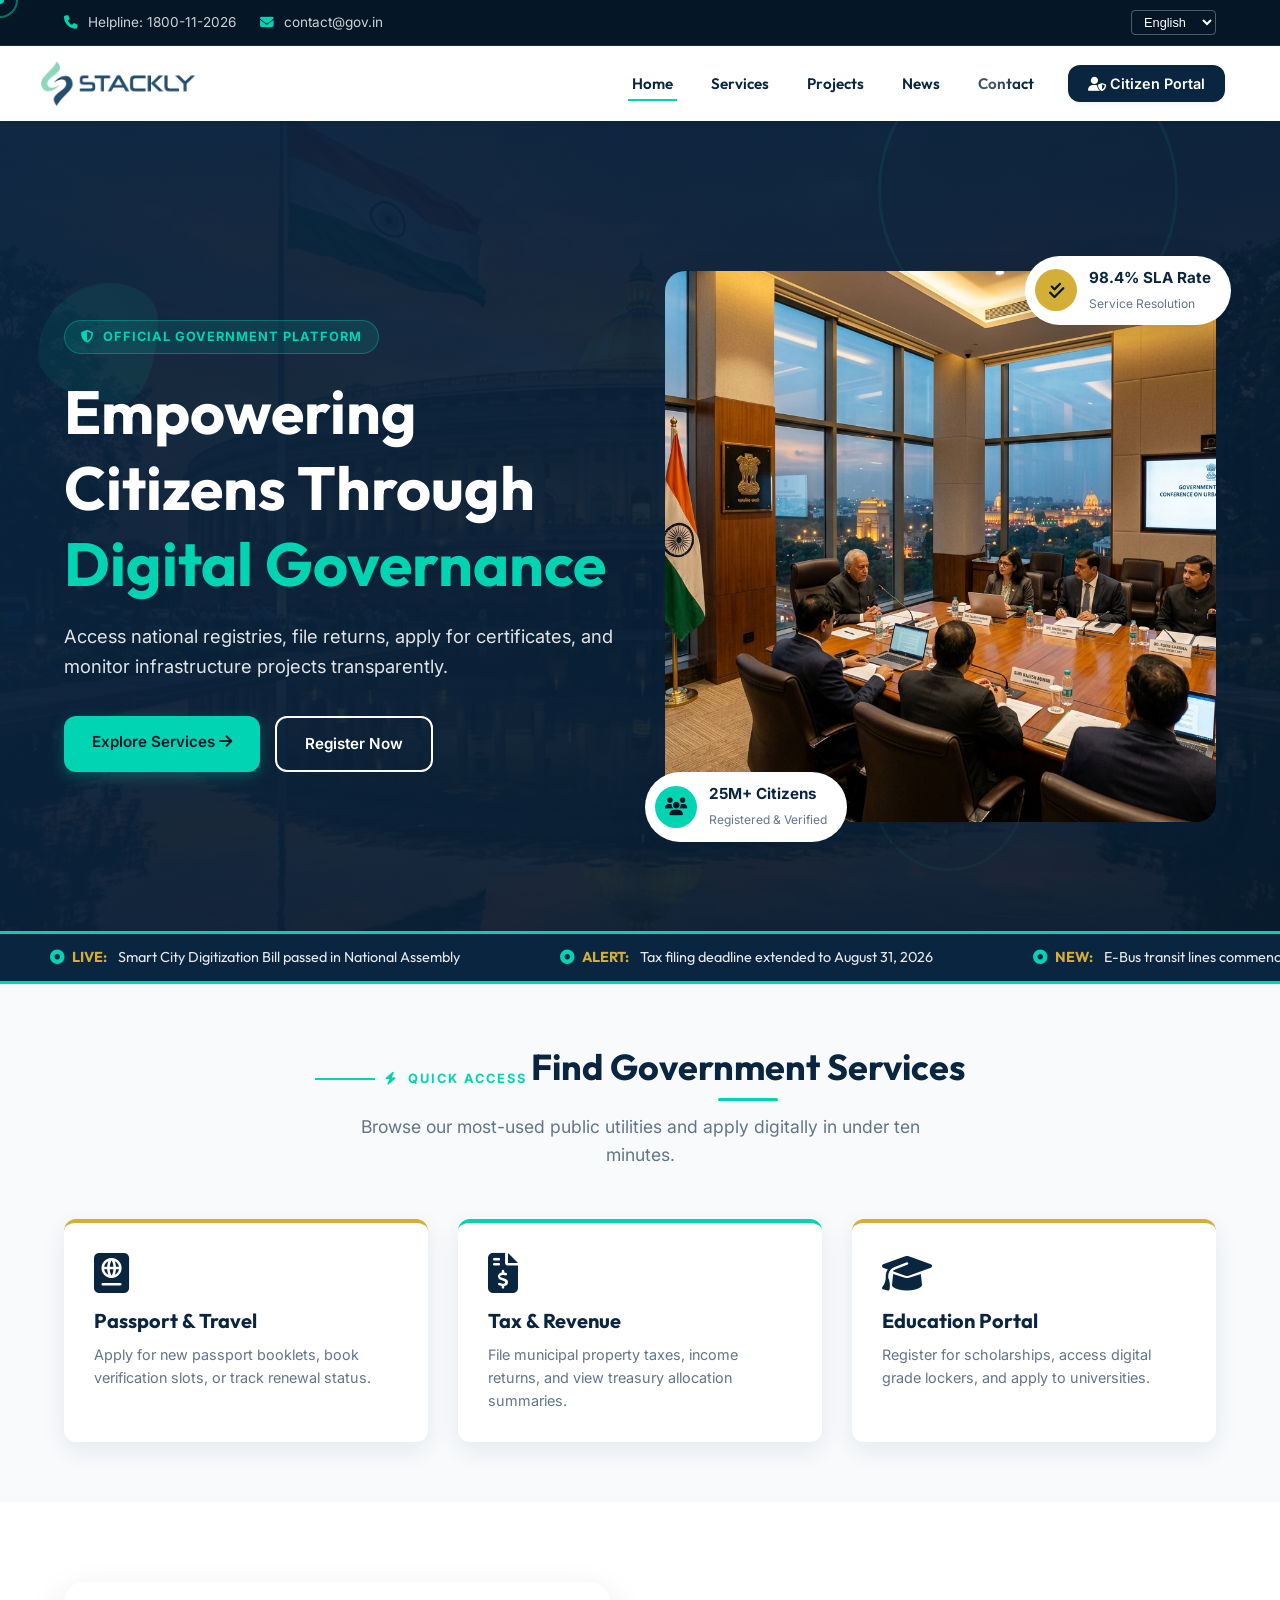
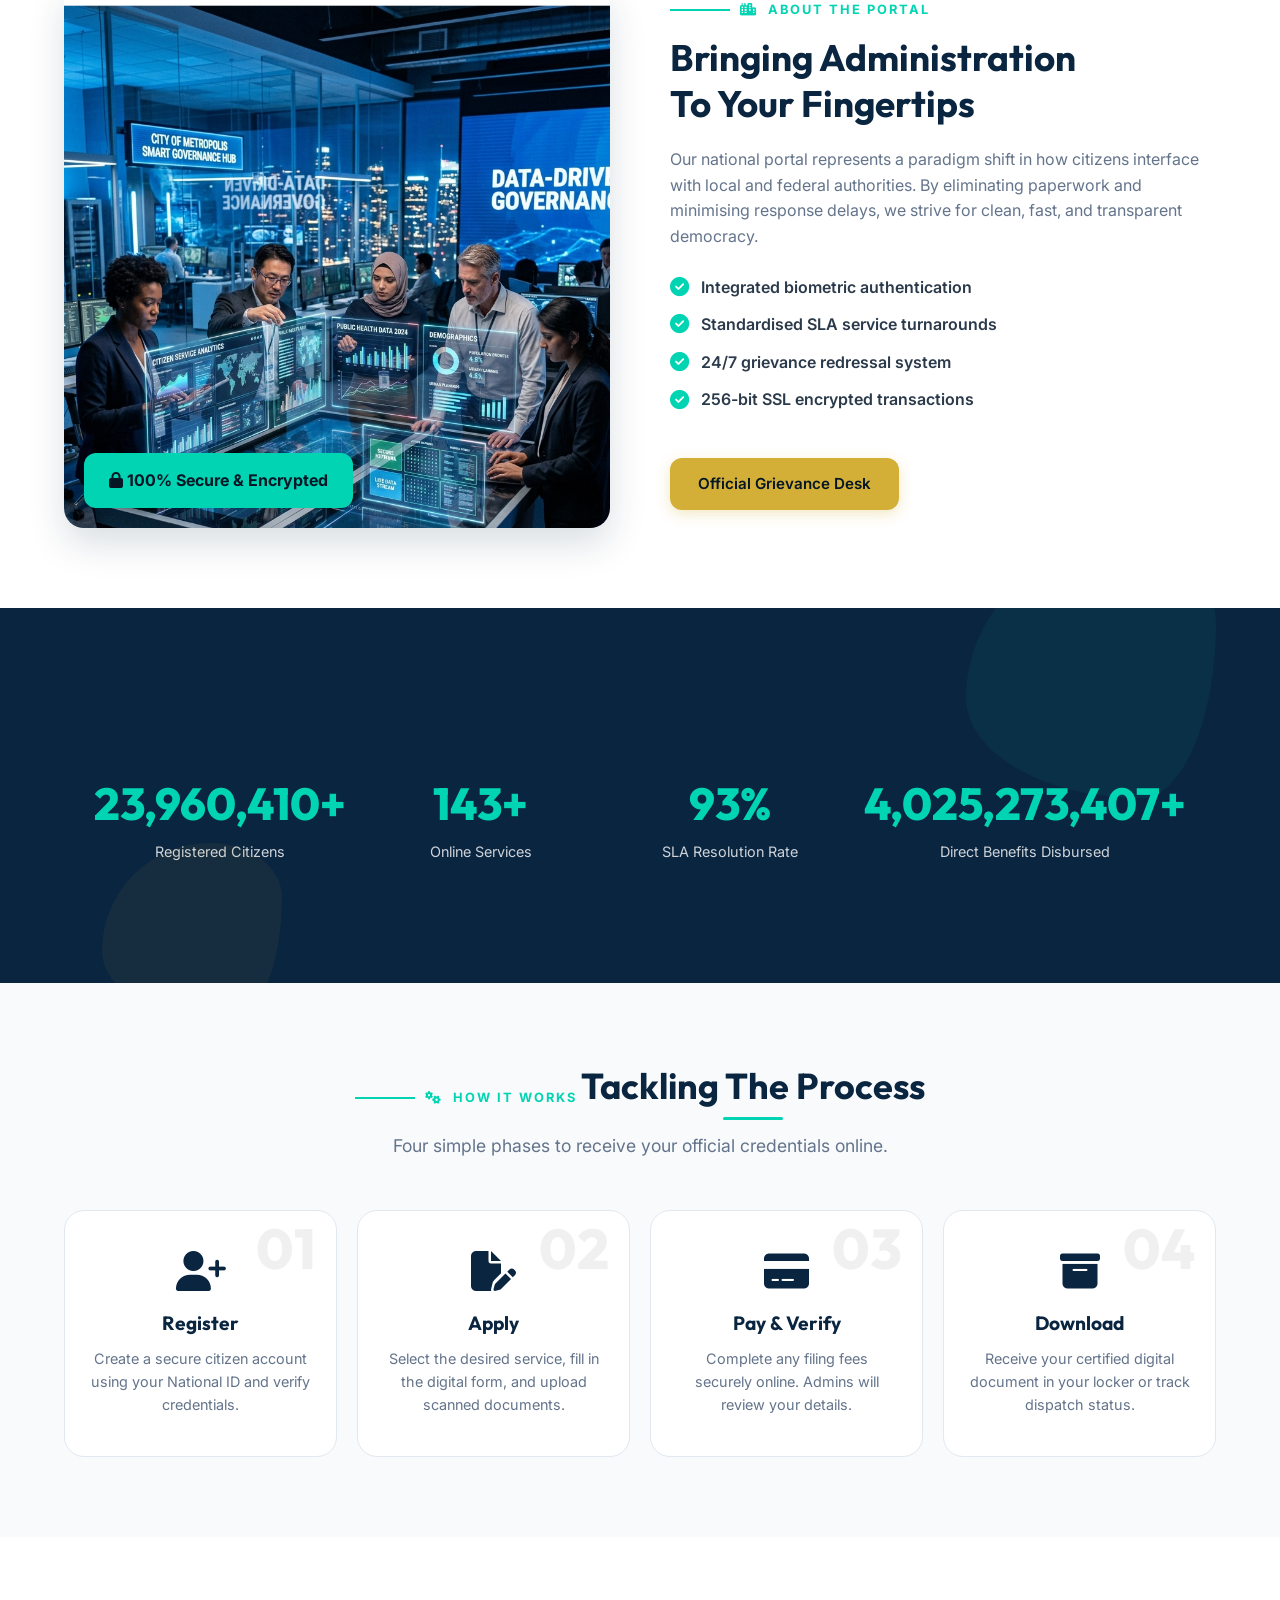
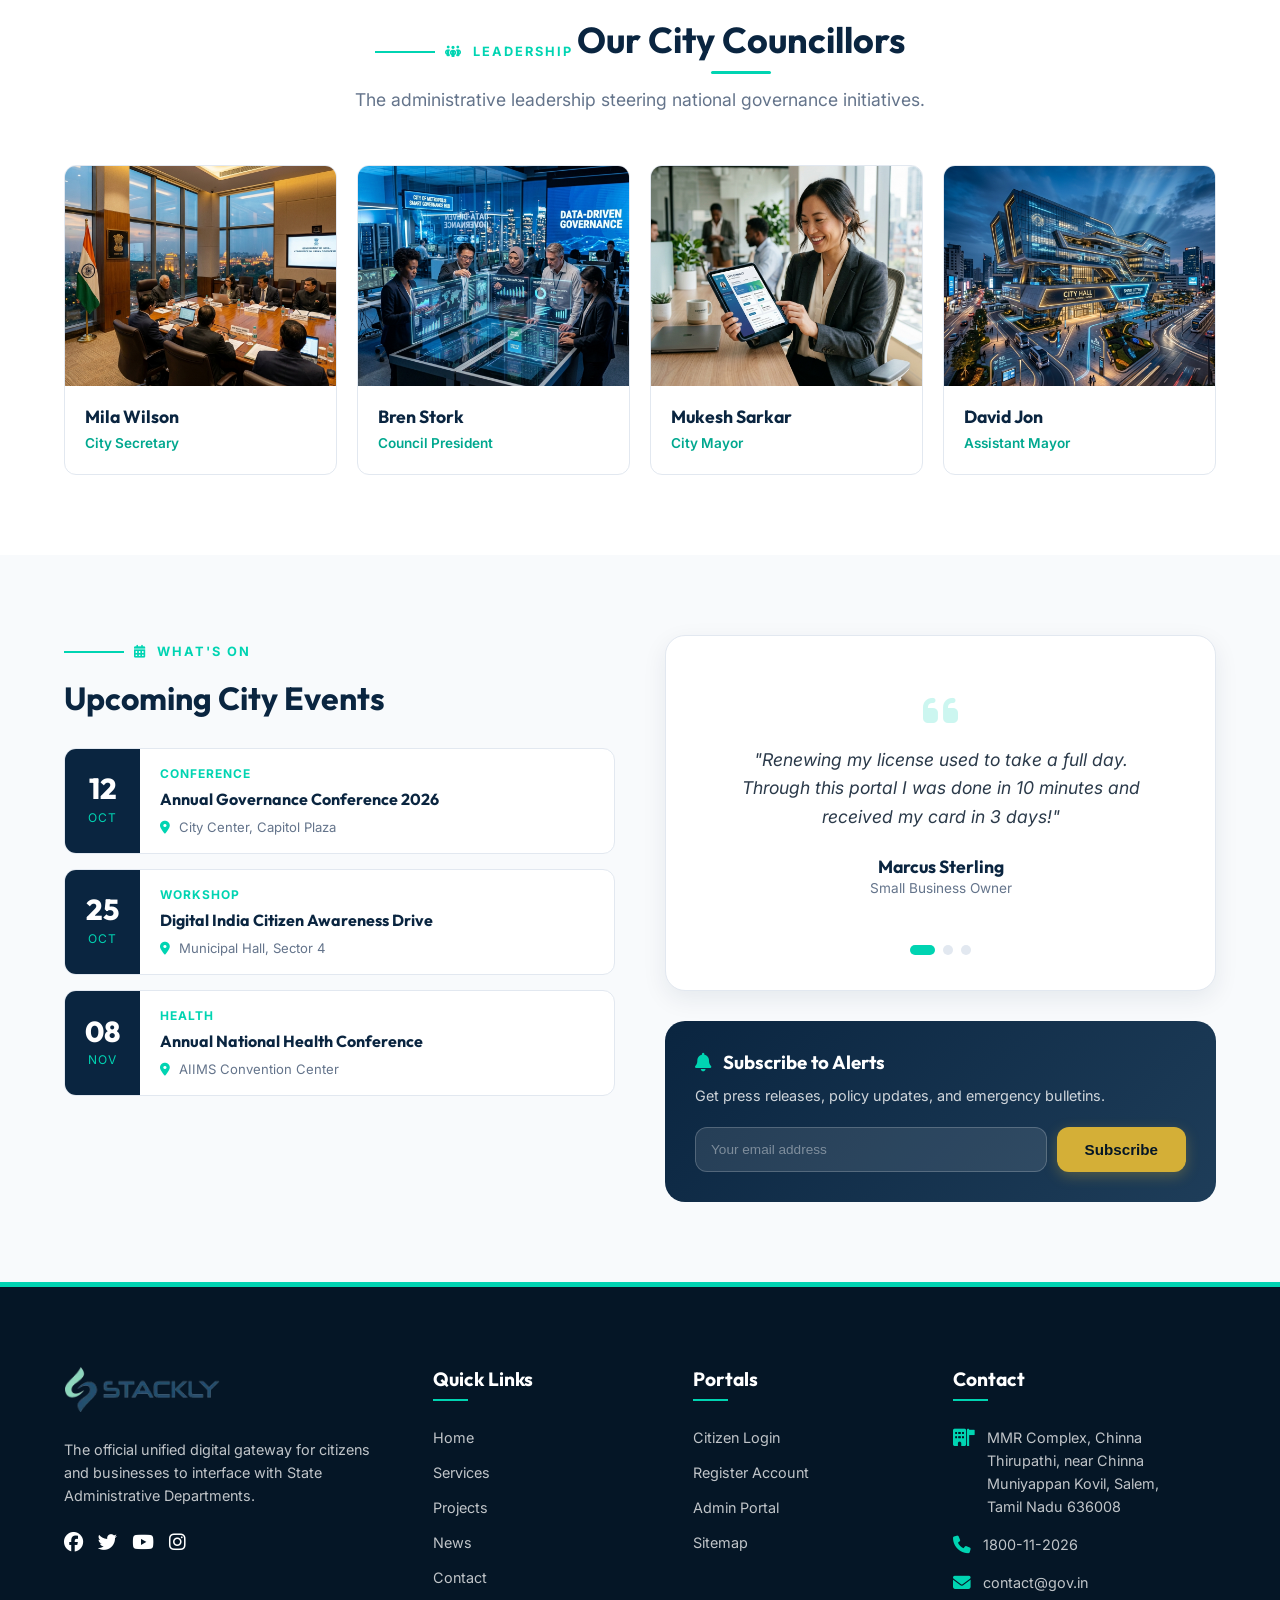
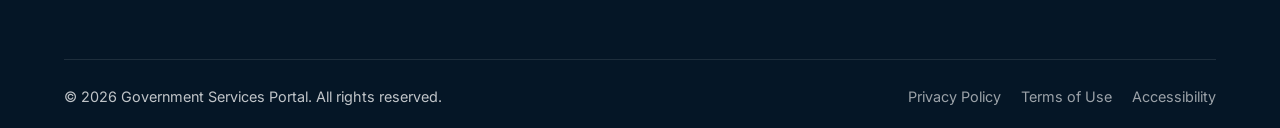
==== commit 1b200312: "Add files via upload" ====
--- a/index.html
+++ b/index.html
@@ -379,19 +379,20 @@
         <div class="footer-logo"><img src="images/logo.webp" alt="Gov Logo"></div>
         <p>The official unified digital gateway for citizens and businesses to interface with State Administrative Departments.</p>
         <div style="display:flex;gap:15px;margin-top:20px;font-size:1.2rem;">
-          <a href="#" style="color:white;"><i class="fa-brands fa-facebook"></i></a>
-          <a href="#" style="color:white;"><i class="fa-brands fa-twitter"></i></a>
-          <a href="#" style="color:white;"><i class="fa-brands fa-youtube"></i></a>
-          <a href="#" style="color:white;"><i class="fa-brands fa-instagram"></i></a>
+          <a href="404.html" style="color:white;"><i class="fa-brands fa-facebook"></i></a>
+          <a href="404.html" style="color:white;"><i class="fa-brands fa-twitter"></i></a>
+          <a href="404.html" style="color:white;"><i class="fa-brands fa-youtube"></i></a>
+          <a href="404.html" style="color:white;"><i class="fa-brands fa-instagram"></i></a>
         </div>
       </div>
       <div class="footer-column">
         <h3>Quick Links</h3>
         <ul class="footer-links">
-          <li><a href="services.html">Service Directory</a></li>
-          <li><a href="project.html">Infrastructure Projects</a></li>
-          <li><a href="blog.html">Press Releases</a></li>
-          <li><a href="contact.html">Help Desk</a></li>
+          <li><a href="index.html">Home</a></li>
+          <li><a href="services.html">Services</a></li>
+          <li><a href="project.html">Projects</a></li>
+          <li><a href="blog.html">News</a></li>
+          <li><a href="contact.html">Contact</a></li>
         </ul>
       </div>
       <div class="footer-column">
@@ -405,7 +406,7 @@
       </div>
       <div class="footer-column">
         <h3>Contact</h3>
-        <div class="footer-contact-item"><i class="fa-solid fa-building-flag"></i><p>Secretariat Complex, Capitol Plaza, ND 110001</p></div>
+        <div class="footer-contact-item"><i class="fa-solid fa-building-flag"></i><p>MMR Complex, Chinna Thirupathi, near Chinna Muniyappan Kovil, Salem,<br> Tamil Nadu 636008</p></div>
         <div class="footer-contact-item"><i class="fa-solid fa-phone"></i><p>1800-11-2026</p></div>
         <div class="footer-contact-item"><i class="fa-solid fa-envelope"></i><p>contact@gov.in</p></div>
       </div>
@@ -413,9 +414,9 @@
     <div class="footer-bottom">
       <p>&copy; 2026 Government Services Portal. All rights reserved.</p>
       <div class="footer-bottom-links">
-        <a href="#">Privacy Policy</a>
-        <a href="#">Terms of Use</a>
-        <a href="#">Accessibility</a>
+        <a href="404.html">Privacy Policy</a>
+        <a href="404.html">Terms of Use</a>
+        <a href="404.html">Accessibility</a>
       </div>
     </div>
   </div>
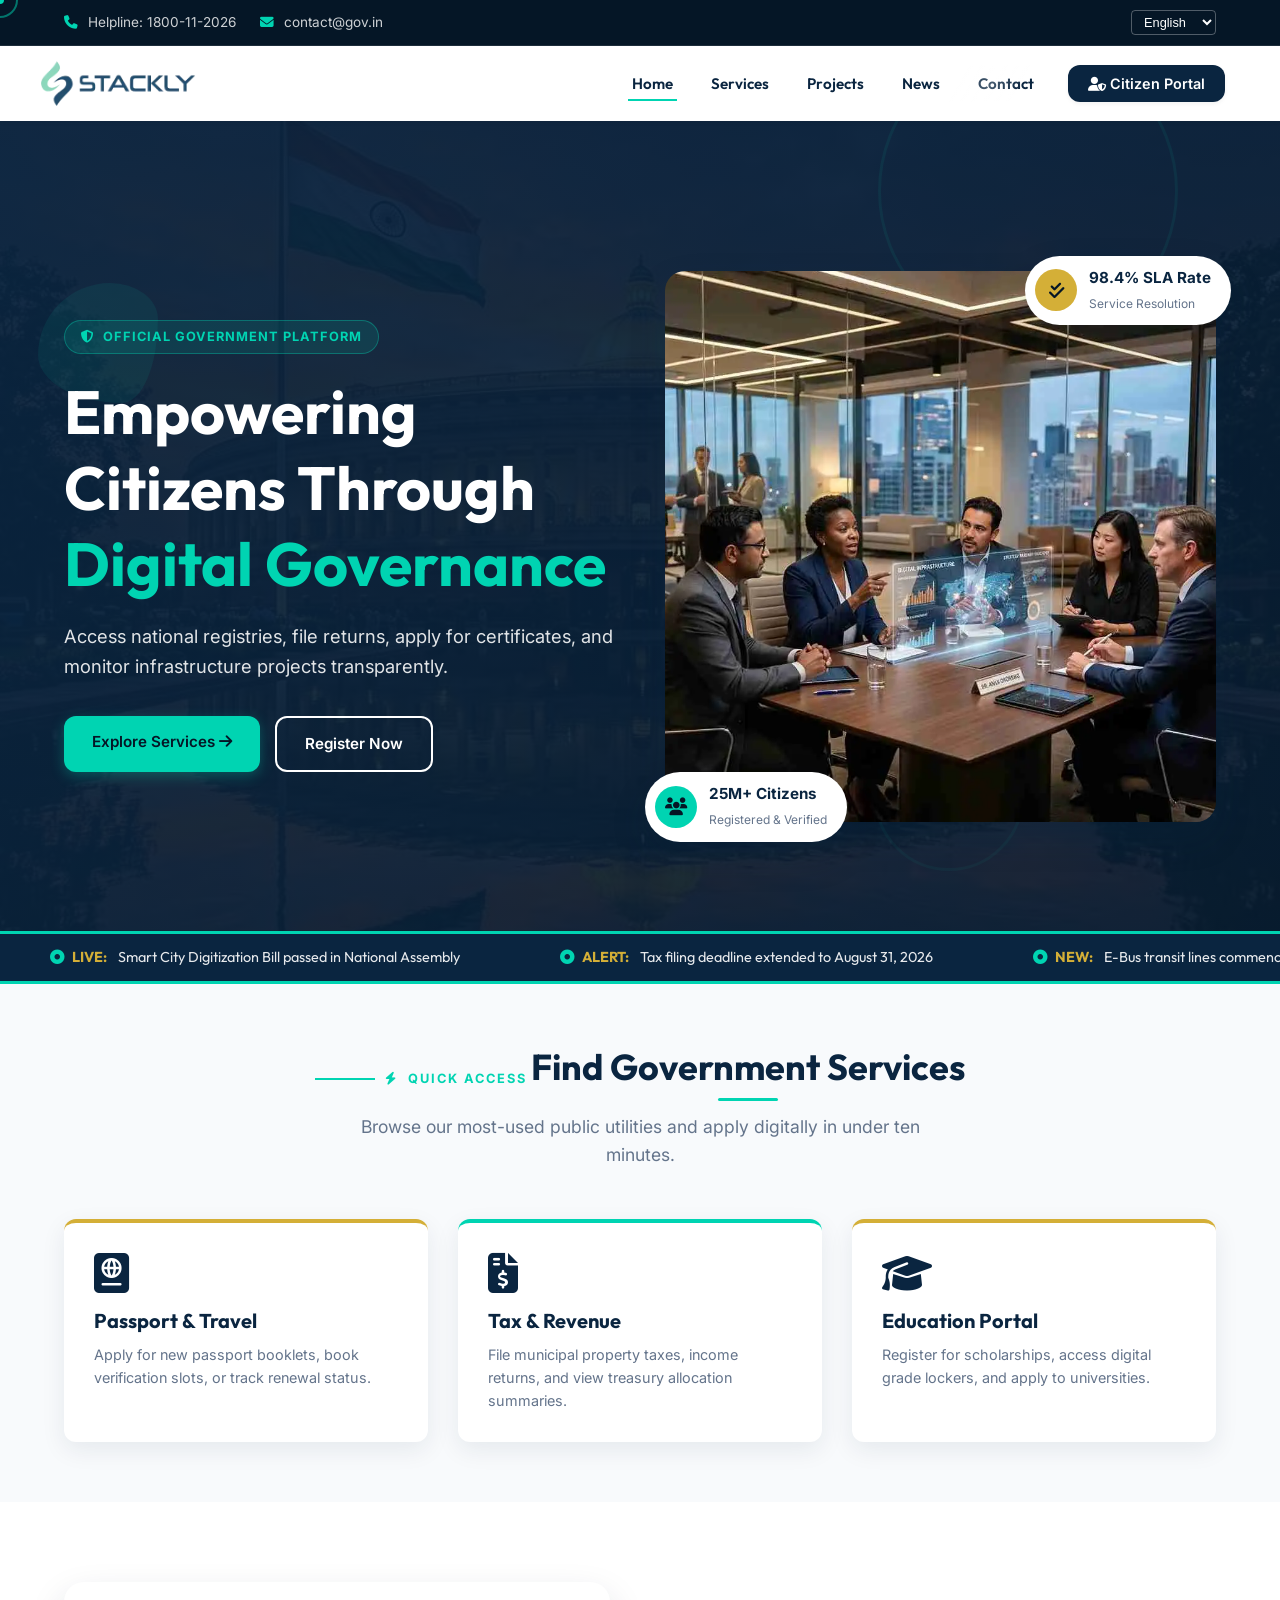
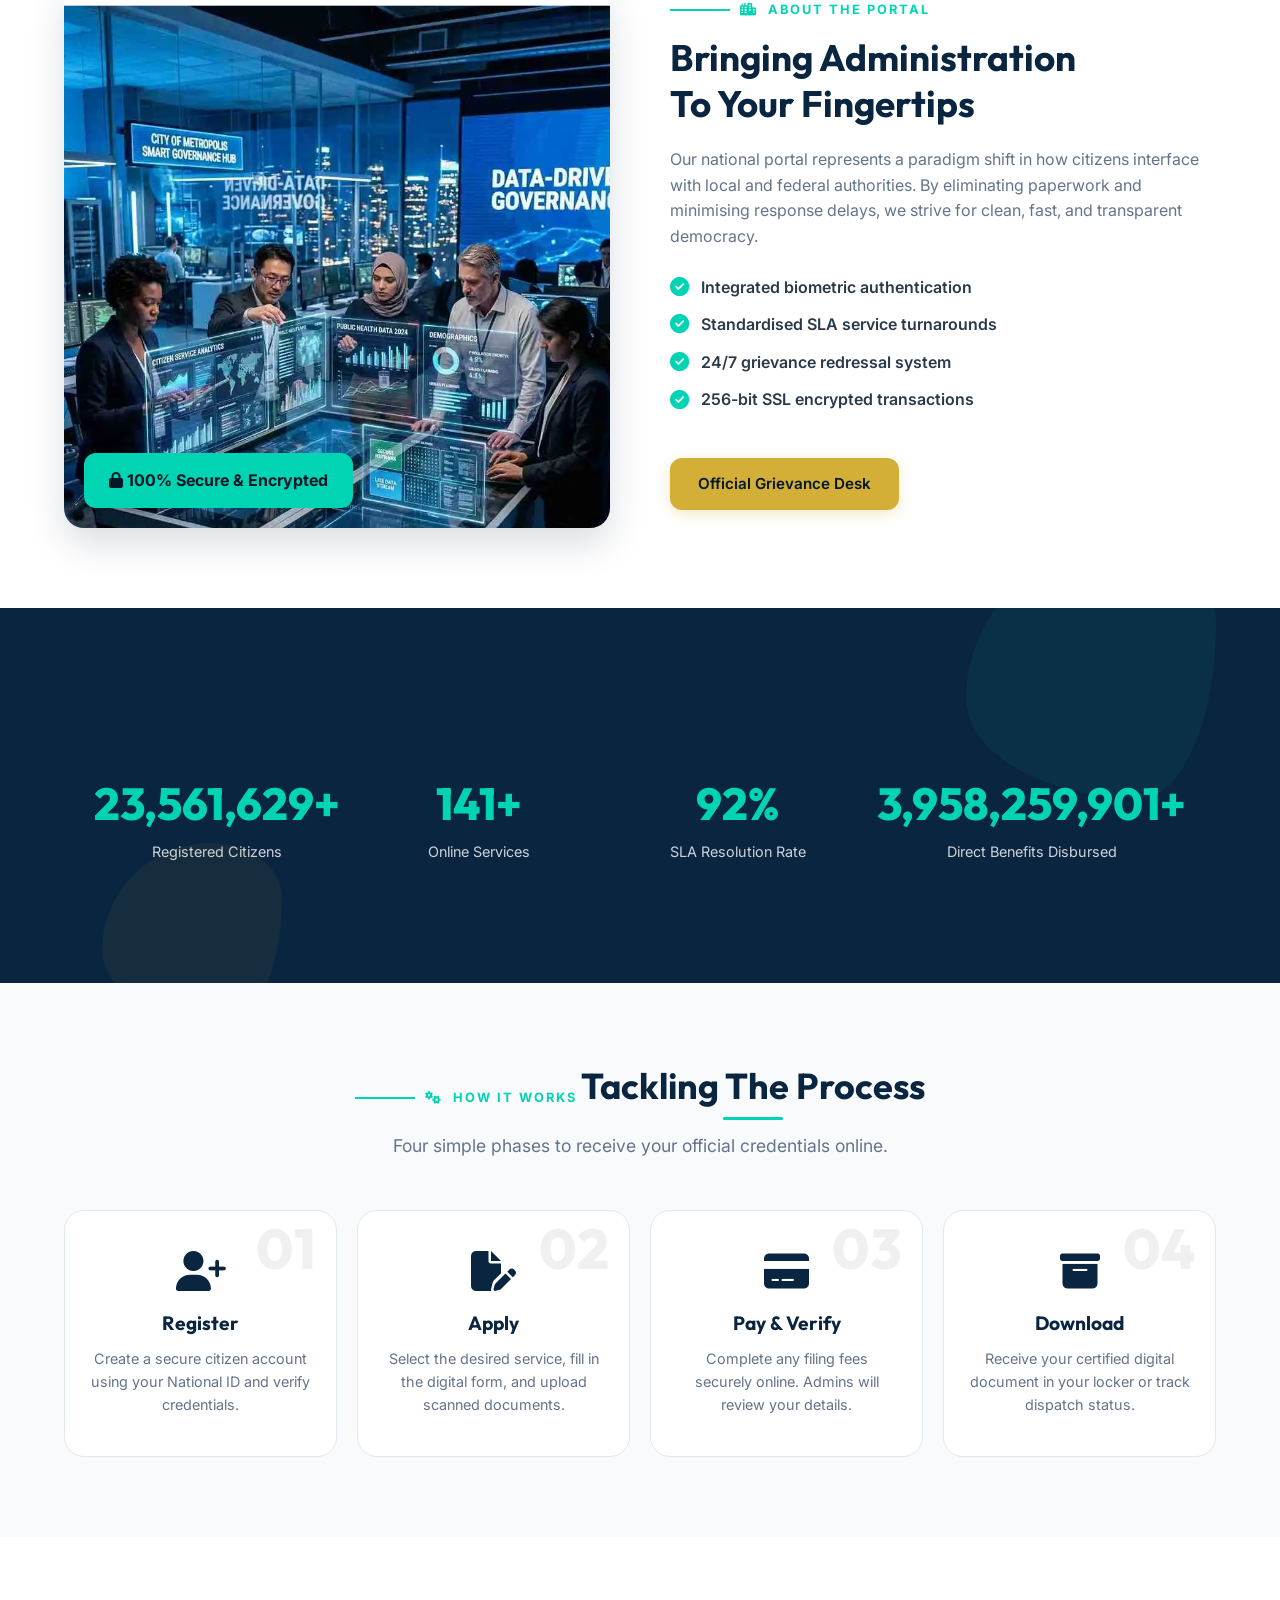
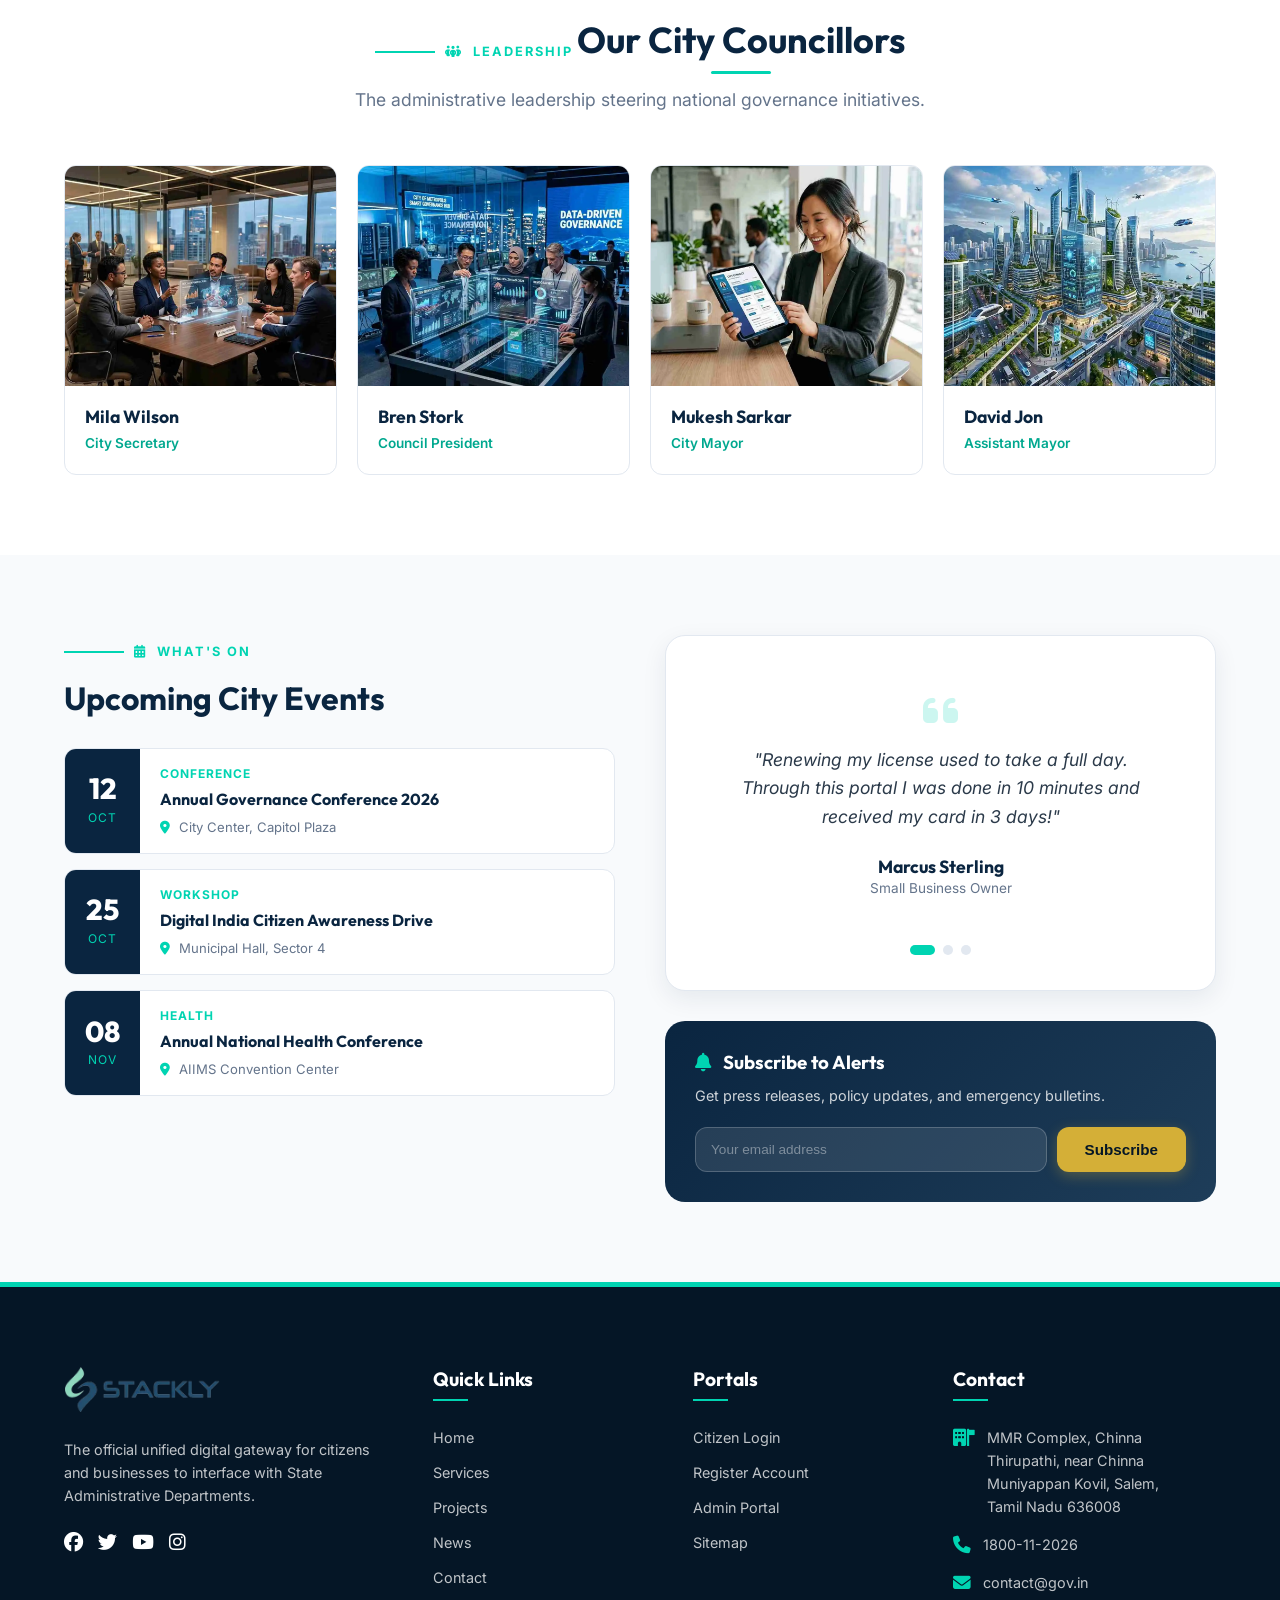
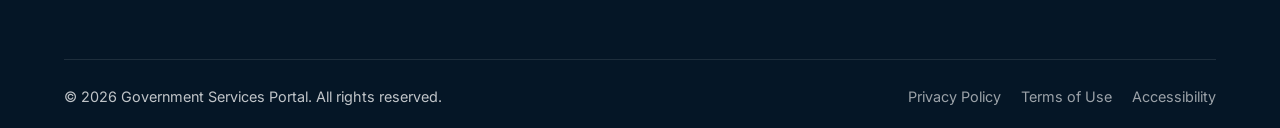
==== commit 83e2c668: "Add files via upload" ====
--- a/index.html
+++ b/index.html
@@ -53,7 +53,7 @@
 <!-- ══════════════════════════════════════════════════
      SECTION 1: HERO BANNER
 ══════════════════════════════════════════════════ -->
-<section class="hero-section" style="position:relative;overflow:hidden;background:url('images/parliament.png') center/cover no-repeat;min-height:90vh;display:flex;align-items:center;padding:140px 0 100px;">
+<section class="hero-section" style="position:relative;overflow:hidden;background:url('images/parliament.webp') center/cover no-repeat;min-height:90vh;display:flex;align-items:center;padding:140px 0 100px;">
   <div class="hero-animated-bg"></div>
 
   <!-- Decorative floating shapes -->
@@ -78,7 +78,7 @@
       </div>
       <div style="position:relative;animation:fadeInRight 1.2s ease forwards;">
         <div class="parallax-img" style="border-radius:20px;box-shadow:var(--shadow-lg);">
-          <img src="images/about.png" alt="Government Officials">
+          <img src="images/about.webp" alt="Government Officials">
         </div>
         <!-- Floating pills -->
         <div class="floating-pill" style="bottom:-20px;left:-20px;">
@@ -146,7 +146,7 @@
   <div class="container">
     <div class="about-grid">
       <div class="parallax-img reveal from-left" style="box-shadow:var(--shadow-lg);">
-        <img src="images/team.png" alt="Digital Governance Team">
+        <img src="images/team.webp" alt="Digital Governance Team">
         <div class="about-badge"><i class="fa-solid fa-lock"></i> 100% Secure &amp; Encrypted</div>
       </div>
       <div class="reveal from-right">
@@ -245,40 +245,40 @@
     <div class="card-grid-4 stagger-children">
       <div class="team-card reveal from-up">
         <div class="team-img">
-          <img src="images/about.png" alt="Mila Wilson">
+          <img src="images/about.webp" alt="Mila Wilson">
           <div class="team-social">
-            <a href="#"><i class="fa-brands fa-twitter"></i></a>
-            <a href="#"><i class="fa-brands fa-linkedin"></i></a>
+            <a href="404.html"><i class="fa-brands fa-twitter"></i></a>
+            <a href="404.html"><i class="fa-brands fa-linkedin"></i></a>
           </div>
         </div>
         <div class="team-info"><h4>Mila Wilson</h4><p>City Secretary</p></div>
       </div>
       <div class="team-card reveal from-up">
         <div class="team-img">
-          <img src="images/team.png" alt="Bren Stork">
+          <img src="images/team.webp" alt="Bren Stork">
           <div class="team-social">
-            <a href="#"><i class="fa-brands fa-twitter"></i></a>
-            <a href="#"><i class="fa-brands fa-linkedin"></i></a>
+            <a href="404.html"><i class="fa-brands fa-twitter"></i></a>
+            <a href="404.html"><i class="fa-brands fa-linkedin"></i></a>
           </div>
         </div>
         <div class="team-info"><h4>Bren Stork</h4><p>Council President</p></div>
       </div>
       <div class="team-card reveal from-up">
         <div class="team-img">
-          <img src="images/citizen.png" alt="Mukesh Sarkar">
+          <img src="images/citizen.webp" alt="Mukesh Sarkar">
           <div class="team-social">
-            <a href="#"><i class="fa-brands fa-twitter"></i></a>
-            <a href="#"><i class="fa-brands fa-linkedin"></i></a>
+            <a href="404.html"><i class="fa-brands fa-twitter"></i></a>
+            <a href="404.html"><i class="fa-brands fa-linkedin"></i></a>
           </div>
         </div>
         <div class="team-info"><h4>Mukesh Sarkar</h4><p>City Mayor</p></div>
       </div>
       <div class="team-card reveal from-up">
         <div class="team-img">
-          <img src="images/hero.png" alt="David Jon">
+          <img src="images/hero.webp" alt="David Jon">
           <div class="team-social">
-            <a href="#"><i class="fa-brands fa-twitter"></i></a>
-            <a href="#"><i class="fa-brands fa-linkedin"></i></a>
+            <a href="404.html"><i class="fa-brands fa-twitter"></i></a>
+            <a href="404.html"><i class="fa-brands fa-linkedin"></i></a>
           </div>
         </div>
         <div class="team-info"><h4>David Jon</h4><p>Assistant Mayor</p></div>
@@ -376,7 +376,7 @@
   <div class="container">
     <div class="footer-grid">
       <div class="footer-column">
-        <div class="footer-logo"><img src="images/logo.webp" alt="Gov Logo"></div>
+        <div class="footer-logo"><a href="index.html"><img src="images/logo.webp" alt="Gov Logo"></a></div>
         <p>The official unified digital gateway for citizens and businesses to interface with State Administrative Departments.</p>
         <div style="display:flex;gap:15px;margin-top:20px;font-size:1.2rem;">
           <a href="404.html" style="color:white;"><i class="fa-brands fa-facebook"></i></a>
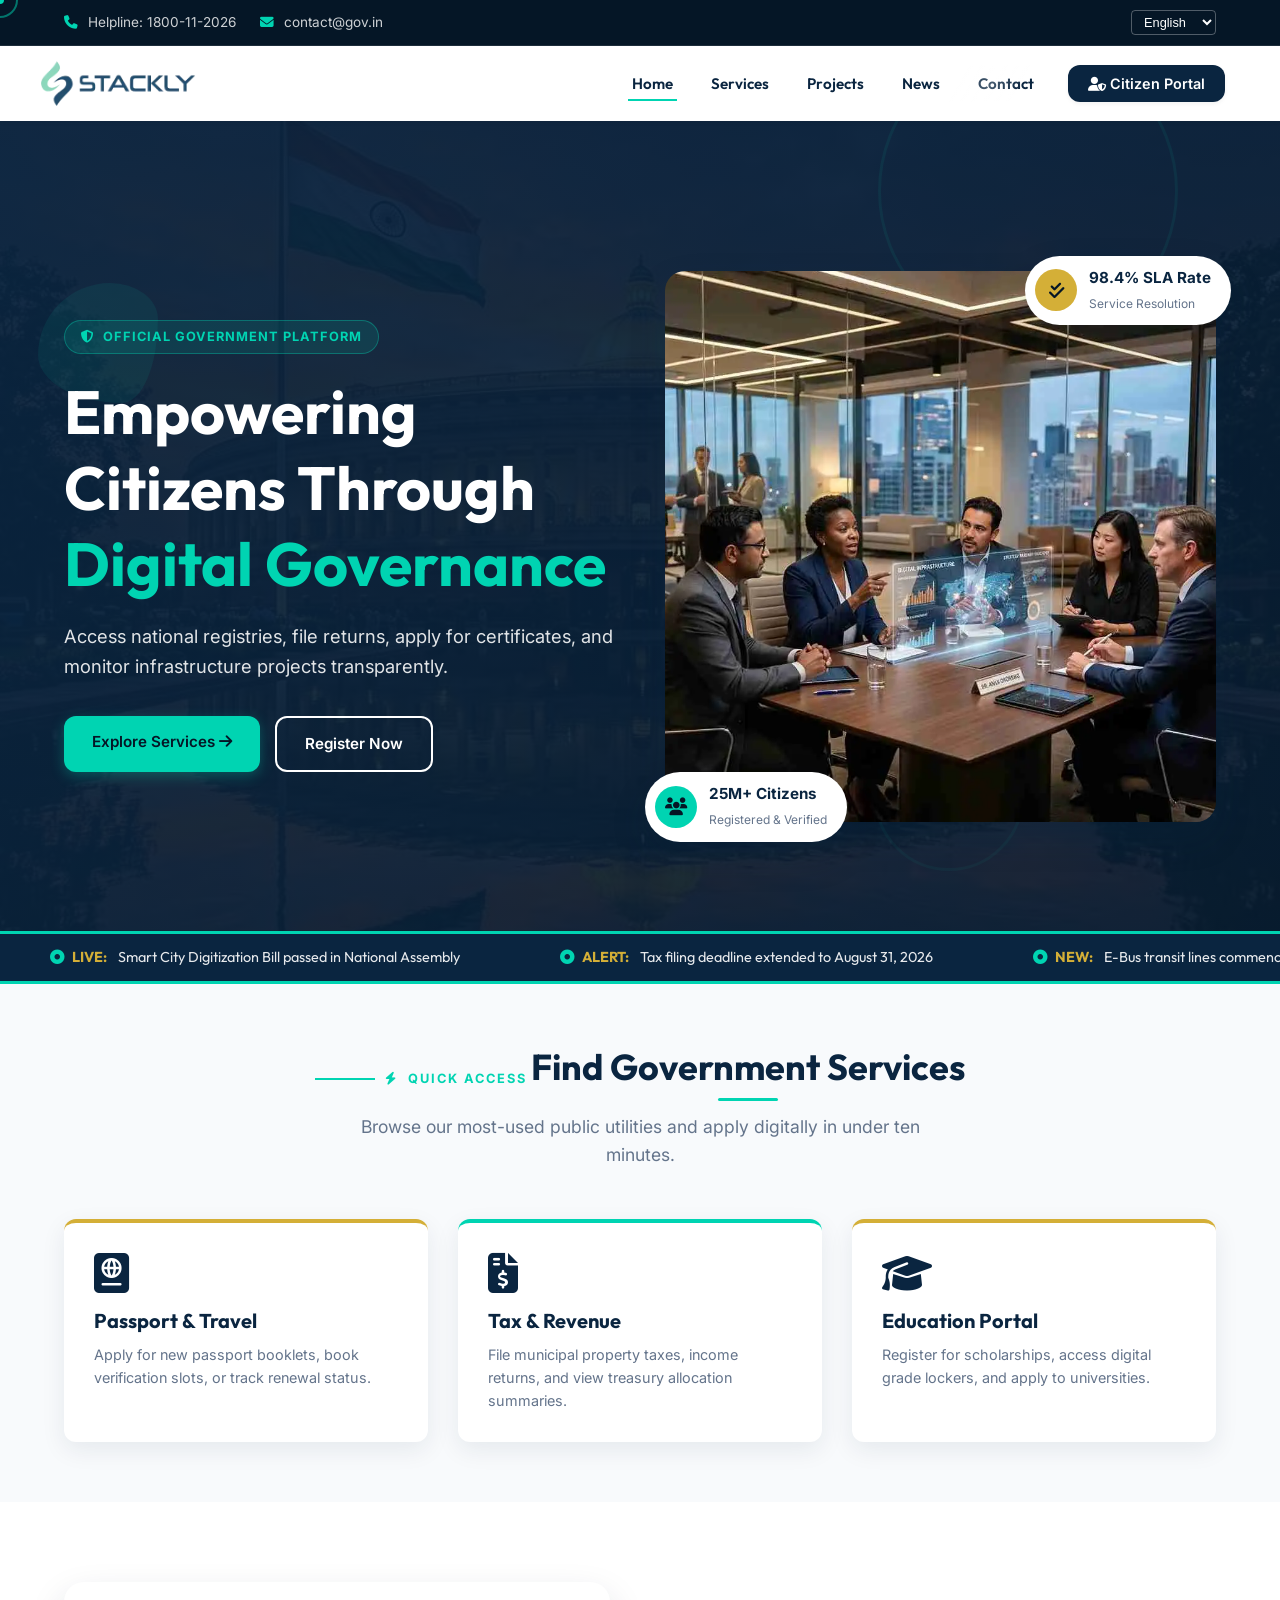
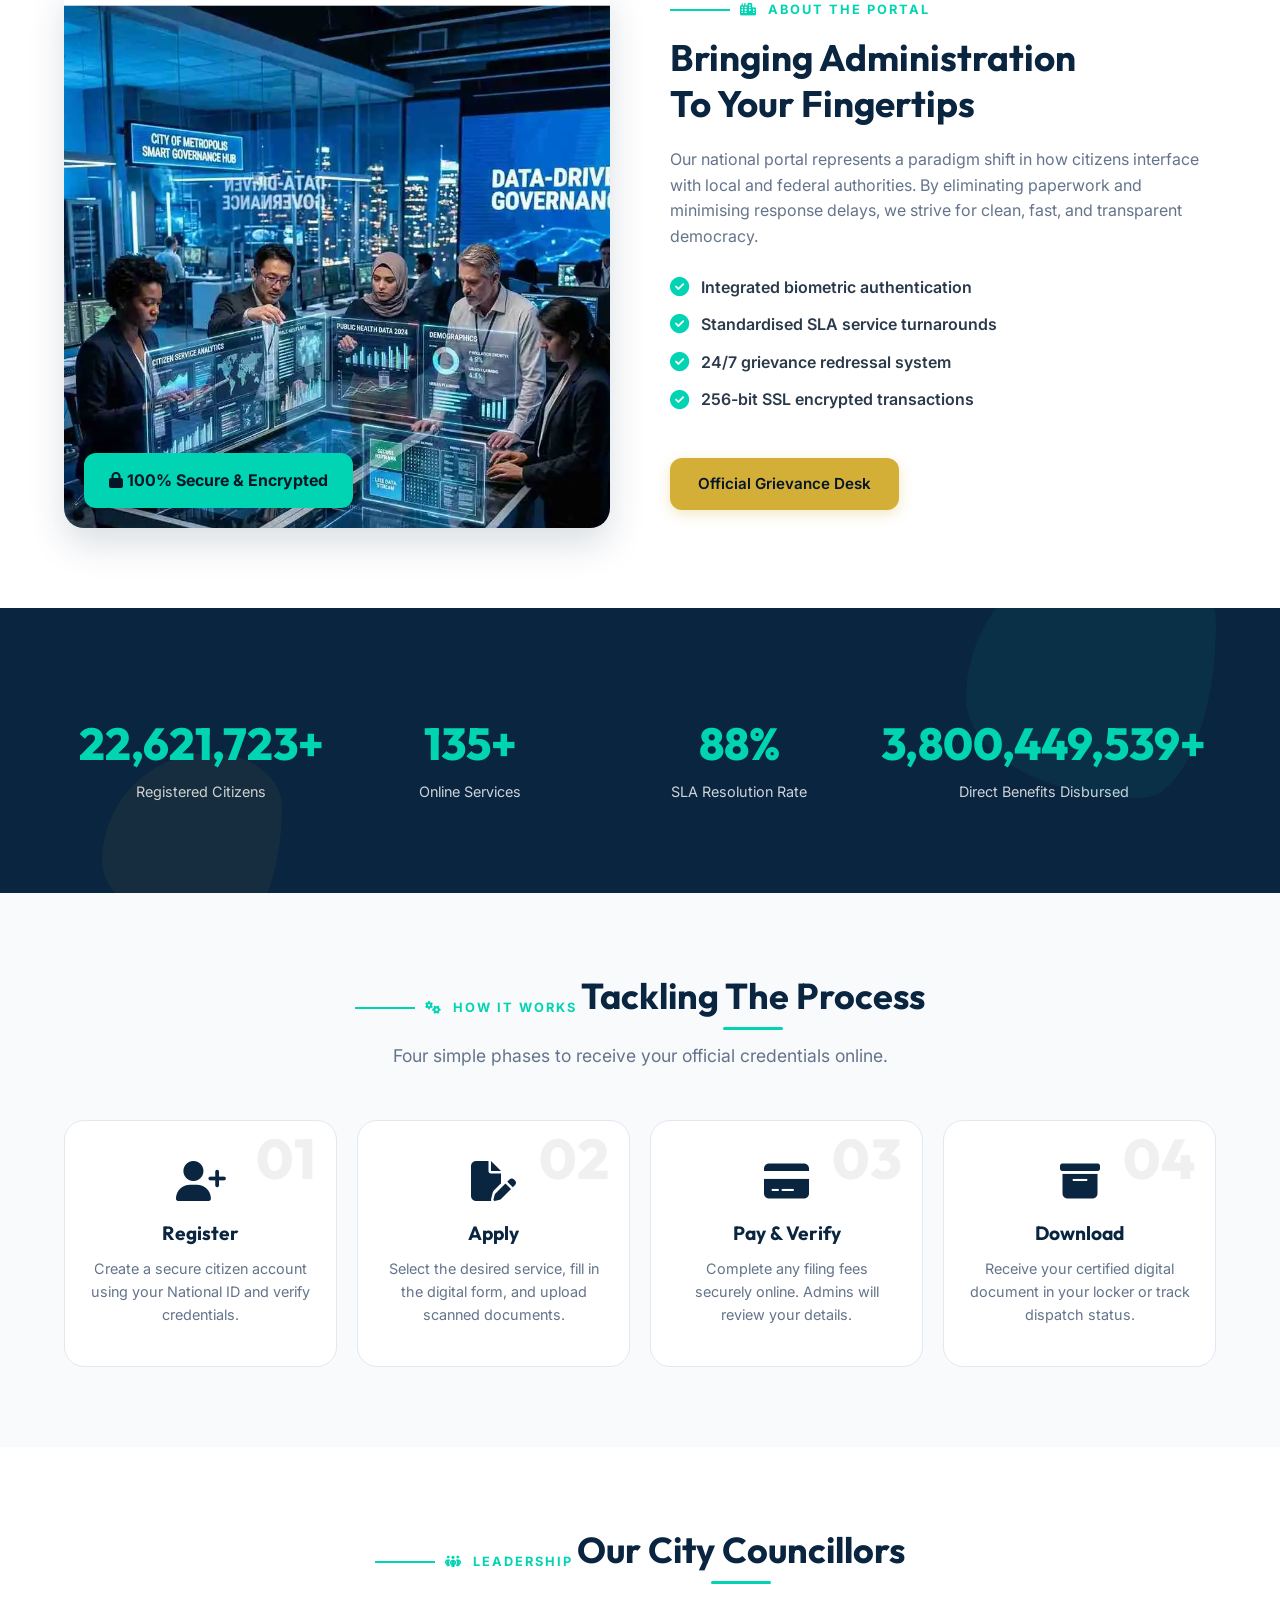
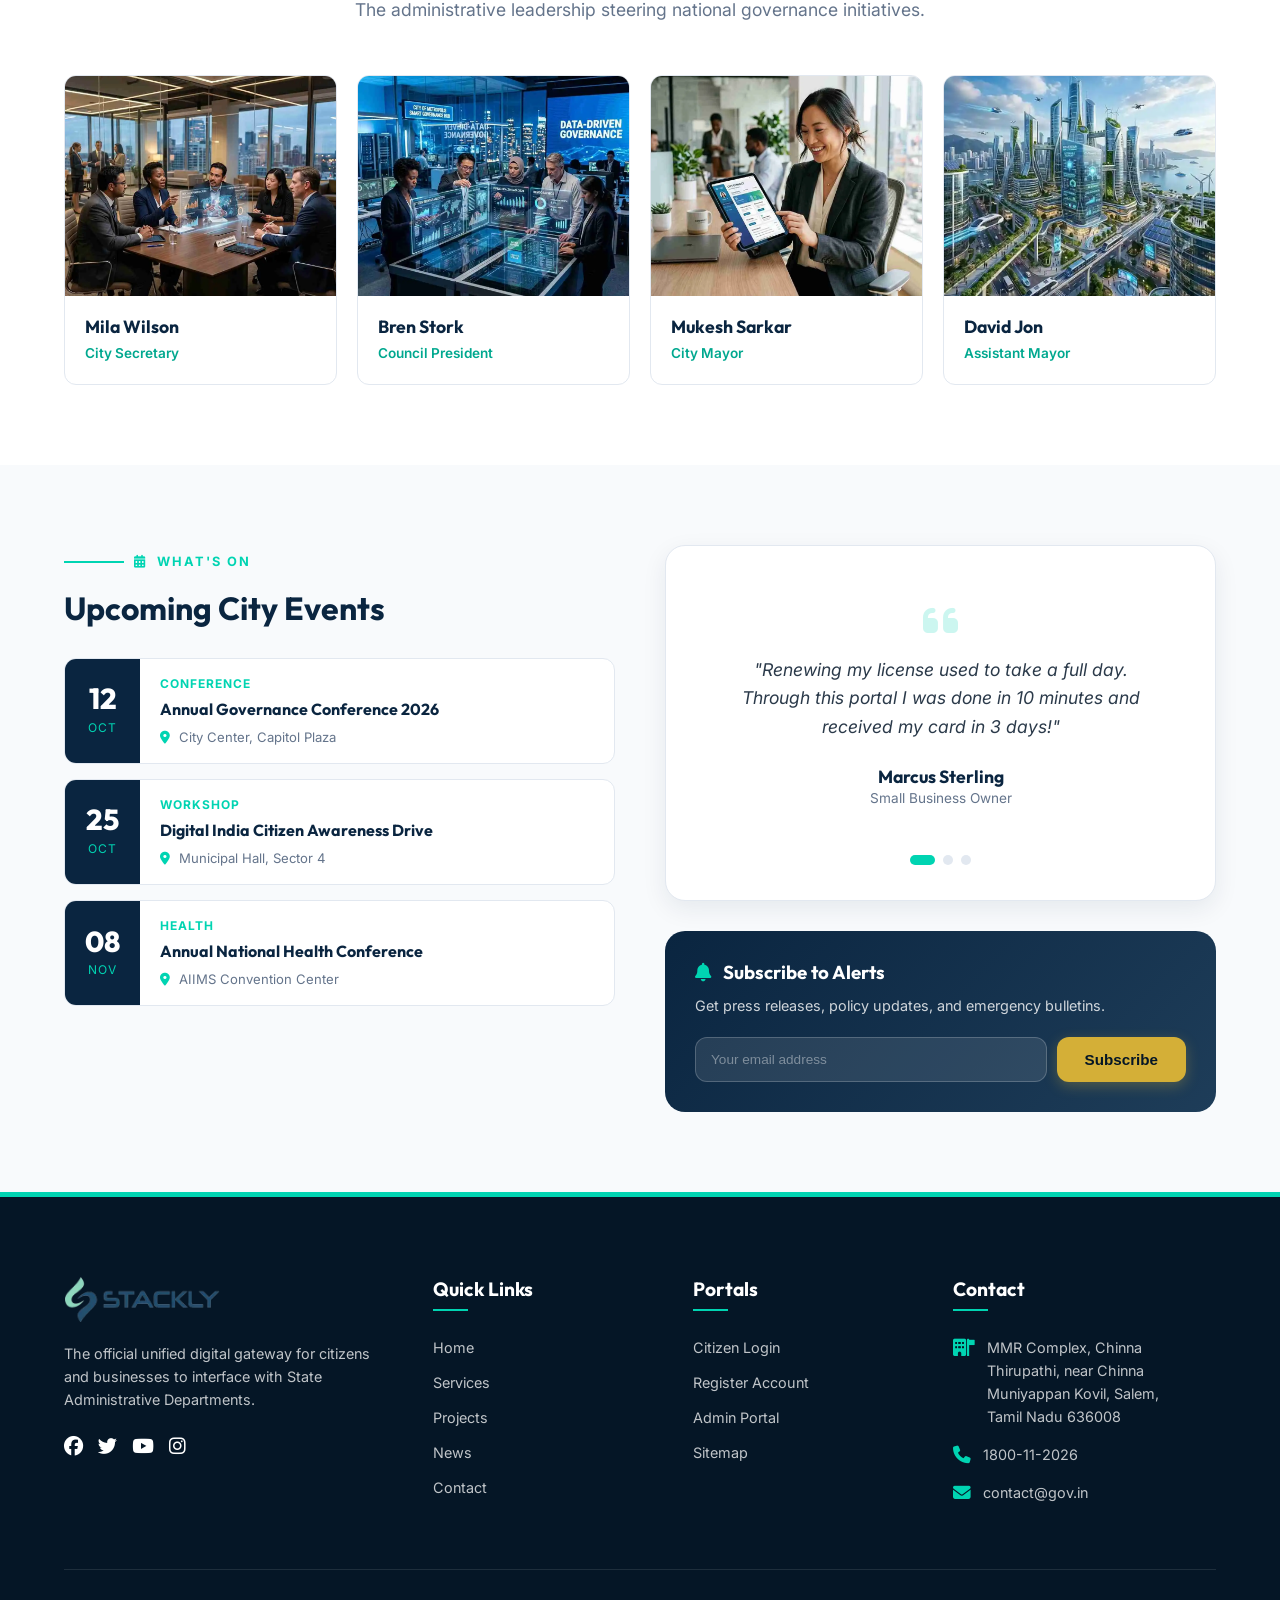
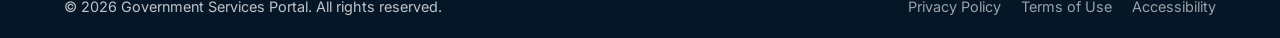
==== commit c1f971e8: "Add files via upload" ====
--- a/index.html
+++ b/index.html
@@ -292,7 +292,7 @@
 ══════════════════════════════════════════════════ -->
 <section style="padding:80px 0;background:var(--bg-main);">
   <div class="container">
-    <div style="display:grid;grid-template-columns:1fr 1fr;gap:50px;" class="reveal from-up">
+    <div style="display:grid;grid-template-columns:1fr 1fr;gap:50px;" class="reveal from-up events-testimonials-grid">
       <!-- Upcoming Events -->
       <div>
         <div class="section-label"><i class="fa-solid fa-calendar-days"></i> What's On</div>
@@ -424,14 +424,5 @@
 
 <div id="back-to-top"><i class="fa-solid fa-arrow-up"></i></div>
 <script src="js/script.js"></script>
-
-<style>
-/* Responsive event/testimonial grid on mobile */
-@media(max-width:768px){
-  section > .container > div[style*="grid-template-columns:1fr 1fr"]{
-    grid-template-columns:1fr!important;
-  }
-}
-</style>
 </body>
 </html>
--- a/css/style.css
+++ b/css/style.css
@@ -59,6 +59,9 @@
 
 html {
     scroll-behavior: smooth;
+    width: 100%;
+    max-width: 100%;
+    overflow-x: hidden;
 }
 
 body {
@@ -66,8 +69,17 @@
     background-color: var(--bg-main);
     color: var(--text-main);
     line-height: 1.6;
+    width: 100%;
+    max-width: 100%;
+    min-width: 0;
     overflow-x: hidden;
     transition: var(--transition);
+}
+
+img, video, iframe, svg, canvas {
+    max-width: 100%;
+    height: auto;
+    display: block;
 }
 
 /* Custom Scrollbar */
@@ -106,7 +118,7 @@
     position: fixed;
     top: 0;
     left: 0;
-    width: 100vw;
+    width: 100%;
     height: 100vh;
     background: var(--primary-dark);
     display: flex;
@@ -130,8 +142,8 @@
 }
 
 /* --- Layout Sections & Structure --- */
-section {
-    padding: 80px 0;
+.section {
+    padding: 40px 0;
     position: relative;
     overflow: hidden;
 }
@@ -246,19 +258,27 @@
     transition: var(--transition);
 }
 .main-header.scrolled {
-    padding: 10px 0;
+    padding: 6px 0;
     box-shadow: var(--shadow-md);
-    background-color: var(--bg-card);
+    background-color: rgba(255, 255, 255, 0.98);
 }
 .header-container {
     display: flex;
     justify-content: space-between;
     align-items: center;
     padding: 15px 0;
+    transition: var(--transition);
+}
+.main-header.scrolled .header-container {
+    padding: 8px 0;
 }
 .logo-area img {
     height: 45px;
     display: block;
+    transition: var(--transition);
+}
+.main-header.scrolled .logo-area img {
+    height: 36px;
 }
 .nav-menu {
     display: flex;
@@ -275,6 +295,11 @@
     color: var(--primary);
     padding: 8px 4px;
     position: relative;
+    transition: var(--transition);
+}
+.main-header.scrolled .nav-link {
+    font-size: 0.9rem;
+    padding: 6px 4px;
 }
 .nav-link::after {
     content: '';
@@ -298,6 +323,11 @@
     font-weight: 600;
     font-size: 0.9rem;
     box-shadow: var(--shadow-sm);
+    transition: var(--transition);
+}
+.main-header.scrolled .header-btn {
+    padding: 8px 16px;
+    font-size: 0.85rem;
 }
 .header-btn:hover {
     background-color: var(--secondary);
@@ -314,8 +344,8 @@
 .hero-section {
     background: linear-gradient(135deg, rgba(10, 37, 64, 0.95), rgba(5, 22, 38, 0.95)), url('../images/hero.png') no-repeat center center/cover;
     color: white;
-    padding: 160px 0 120px;
-    min-height: 80vh;
+    padding: 120px 0 80px;
+    min-height: 70vh;
     display: flex;
     align-items: center;
     position: relative;
@@ -531,13 +561,13 @@
 .stats-grid {
     display: grid;
     grid-template-columns: repeat(4, 1fr);
-    gap: 20px;
+    gap: 15px;
     text-align: center;
     background-color: var(--primary);
     color: white;
-    padding: 50px 30px;
+    padding: 20px 10px;
     border-radius: var(--radius-lg);
-    margin-top: 40px;
+    margin-top: 10px;
 }
 .stat-item h3 {
     font-size: 2.5rem;
@@ -554,11 +584,14 @@
     background-color: var(--bg-card);
     border: 1px solid var(--border-color);
     border-radius: var(--radius-md);
-    padding: 40px 30px;
+    padding: 30px 25px;
     transition: var(--transition);
     position: relative;
     overflow: hidden;
     z-index: 1;
+     display:flex;
+    flex-direction:column;
+    height:100%;
 }
 .service-card::before {
     content: '';
@@ -599,12 +632,23 @@
     color: var(--text-muted);
     font-size: 0.92rem;
     margin-bottom: 20px;
+    flex-grow:1;
+    margin-bottom:25px;
 }
 .service-card a {
     font-weight: 600;
     color: var(--secondary-dark);
-}
-
+      display:inline-flex;
+    align-items:center;
+    gap:10px;
+    margin-top:auto;
+    font-weight:600;
+    text-decoration:none;
+}
+.service-card a i{
+    margin:0;
+    font-size:28px;
+}
 /* Search and Filters Section */
 .search-filter-panel {
     background: var(--bg-card);
@@ -684,6 +728,12 @@
     box-shadow: var(--shadow-sm);
     border: 1px solid var(--border-color);
     transition: var(--transition);
+}
+.media-card .project-img {
+    height: 180px;
+}
+.media-card .project-card-content {
+    padding: 16px 0 0;
 }
 .project-card:hover {
     transform: translateY(-5px);
@@ -1089,94 +1139,59 @@
     min-height: 90vh;
     display: flex;
     align-items: center;
-    background: linear-gradient(135deg, rgba(10, 37, 64, 0.05) 0%, rgba(0, 212, 178, 0.05) 100%);
-    padding: 50px 0;
+    background: linear-gradient(135deg, rgba(10, 37, 64, 0.05) 0%, rgba(0, 212, 178, 0.03) 100%);
+    padding: 40px 0;
 }
 .auth-container {
     width: 100%;
-    max-width: 500px;
+    max-width: 1100px;
     margin: 0 auto;
-}
-.auth-logo {
-    text-align: center;
-    margin-bottom: 30px;
-}
-.auth-logo img {
-    height: 60px;
-}
-.auth-card {
+    padding: 0 20px;
+}
+.auth-box {
     background: var(--bg-card);
-    padding: 40px;
-    border-radius: var(--radius-lg);
-    box-shadow: var(--shadow-lg);
-    border: 1px solid var(--border-color);
-}
-.auth-header {
-    text-align: center;
-    margin-bottom: 30px;
-}
-.auth-header h2 {
-    font-size: 1.8rem;
-    margin-bottom: 8px;
-}
-.auth-header p {
-    color: var(--text-muted);
-    font-size: 0.9rem;
-}
-.auth-tabs {
-    display: flex;
-    gap: 10px;
-    margin-bottom: 25px;
-}
-.auth-tab-btn {
-    flex: 1;
-    padding: 10px;
-    text-align: center;
-    font-weight: 600;
-    cursor: pointer;
-    border-bottom: 2px solid var(--border-color);
-    color: var(--text-muted);
-    transition: var(--transition);
-}
-.auth-tab-btn.active {
-    color: var(--primary);
-    border-bottom-color: var(--secondary);
-}
-.auth-links {
-    display: flex;
-    justify-content: space-between;
-    font-size: 0.85rem;
-    margin-top: 15px;
-}
-.auth-links a {
-    color: var(--secondary-dark);
-    font-weight: 600;
-}
-.social-login {
-    display: flex;
-    gap: 15px;
-    margin-top: 25px;
-}
-.social-btn {
-    flex: 1;
-    display: flex;
+    border-radius: 28px;
+    display: grid;
+    grid-template-columns: 1fr 1fr;
+    overflow: hidden;
+    box-shadow: 0 22px 55px rgba(10, 37, 64, 0.18);
+    border: 1px solid rgba(10, 37, 64, 0.08);
+}
+.auth-left {
+    background: linear-gradient(135deg, #118d6a 0%, #00d4b2 100%);
+    color: white;
+    padding: 44px;
+    display: flex;
+    flex-direction: column;
     justify-content: center;
-    align-items: center;
-    gap: 10px;
-    padding: 12px;
-    border: 1px solid var(--border-color);
-    border-radius: var(--radius-md);
-    background: var(--bg-card);
-    font-weight: 600;
-    font-size: 0.85rem;
-    cursor: pointer;
-    transition: var(--transition);
-}
-.social-btn:hover {
-    background: var(--bg-input);
-}
-.social-btn i {
-    font-size: 1.1rem;
+    gap: 18px;
+}
+.auth-left .brand img { height: 46px; }
+.auth-left h1 { font-size: 2.8rem; margin: 0; }
+.auth-left p { color: rgba(255,255,255,0.92); font-size: 1rem; max-width: 480px; }
+.auth-left .auth-hero-image img { width: 100%; border-radius: 14px; display:block; box-shadow: var(--shadow-md); }
+.auth-right { padding: 32px; display:flex; align-items:center; justify-content:center; background: linear-gradient(135deg, #ffffff 0%, #f8fbff 100%); }
+.auth-right .auth-card { width:100%; background: rgba(255,255,255,0.96); padding: 30px; border-radius: 20px; border: 1px solid rgba(10, 37, 64, 0.08); box-shadow: 0 12px 30px rgba(10, 37, 64, 0.08); }
+.auth-header { text-align:left; margin-bottom:16px; }
+.auth-header h2 { font-size:1.9rem; margin-bottom:6px; }
+.auth-header p { color:var(--text-muted); font-size:0.95rem; }
+.auth-tabs { display:flex; gap:10px; margin-bottom:18px; }
+.auth-tab-btn { flex:1; padding:10px; text-align:center; font-weight:600; cursor:pointer; border-bottom:2px solid var(--border-color); color:var(--text-muted); transition:var(--transition); }
+.auth-tab-btn.active { color:var(--primary); border-bottom-color:var(--secondary); }
+.auth-links { display:flex; justify-content:space-between; font-size:0.9rem; margin-top:12px; }
+.auth-links a { color:var(--secondary-dark); font-weight:600; }
+.social-login { display:flex; gap:15px; margin-top:18px; }
+.social-btn { flex:1; display:flex; justify-content:center; align-items:center; gap:10px; padding:12px; border:1px solid var(--border-color); border-radius:var(--radius-md); background:var(--bg-card); font-weight:600; font-size:0.9rem; cursor:pointer; transition:var(--transition); }
+.social-btn:hover { background:var(--bg-input); }
+.social-btn i { font-size:1.1rem; }
+
+@media (max-width: 900px) {
+    .auth-box { grid-template-columns: 1fr; border-radius: 16px; }
+    .auth-left { order: 2; padding: 22px; border-radius: 0 0 12px 12px; }
+    .auth-right { order: 1; padding: 20px; }
+    .auth-left h1 { font-size: 1.8rem; }
+    .auth-left .auth-hero-image { display: none; }
+    .auth-left p { max-width: 100%; }
 }
 
 /* --- Dashboards Layout --- */
@@ -1611,53 +1626,210 @@
 }
 
 @media (max-width: 768px) {
-    section {
-        padding: 50px 0;
-    }
-    .section-title h2 {
-        font-size: 1.8rem;
-    }
-    .hero-content h1 {
-        font-size: 2.5rem;
+
+    html, body {
+        width: 100%;
+        max-width: 100%;
+        overflow-x: hidden;
+    }
+
+    /* ── TOP BAR ───────────────────────────── */
+    .top-bar {
+        display: none; /* hide on small screens to save space */
+    }
+
+    /* ── HEADER / NAV ──────────────────────── */
+    .main-header {
+        position: sticky;
+        top: 0;
+        z-index: 1000;
+    }
+    .header-container {
+        padding: 12px 0;
+        position: relative;
+    }
+    .logo-area img {
+        height: 38px;
     }
     .menu-toggle {
-        display: block;
+        display: flex;
+        align-items: center;
+        justify-content: center;
+        width: 44px;
+        height: 44px;
+        font-size: 1.4rem;
+        background: transparent;
+        border: none;
+        cursor: pointer;
+        color: var(--primary);
+        transition: var(--transition);
+        flex-shrink: 0;
+    }
+    .menu-toggle:hover {
+        color: var(--secondary);
     }
     .nav-menu {
         position: absolute;
         top: 100%;
         left: 0;
         width: 100%;
-        background-color: var(--bg-card);
+        background-color: rgba(255, 255, 255, 0.98);
+        backdrop-filter: blur(12px);
+        -webkit-backdrop-filter: blur(12px);
         flex-direction: column;
-        padding: 20px 0;
-        box-shadow: var(--shadow-md);
-        border-top: 1px solid var(--border-color);
-        display: none;
+        align-items: stretch;
+        padding: 10px 0 20px;
+        box-shadow: 0 10px 30px rgba(10, 37, 64, 0.15);
+        border-top: 2px solid var(--secondary);
+        display: flex;
+        opacity: 0;
+        visibility: hidden;
+        transform: translateY(-8px);
+        transition: opacity 0.35s ease, transform 0.35s ease, visibility 0.35s;
+        z-index: 999;
+        list-style: none;
     }
     .nav-menu.active {
-        display: flex;
+        opacity: 1;
+        visibility: visible;
+        transform: translateY(0);
     }
     .nav-item {
-        margin: 10px 0;
+        margin: 0;
         width: 100%;
         text-align: center;
+        border-bottom: 1px solid var(--border-color);
+    }
+    .nav-item:last-child {
+        border-bottom: none;
+        padding: 10px 20px;
+    }
+    .nav-link {
+        display: block;
+        padding: 14px 20px;
+        font-size: 1rem;
+        color: var(--primary);
+    }
+    .nav-link::after {
+        display: none;
     }
     .header-btn {
-        margin-top: 10px;
-    }
+        display: block;
+        width: 100%;
+        text-align: center;
+        padding: 12px 20px;
+        margin: 0;
+        border-radius: var(--radius-md);
+    }
+
+    /* ── HERO SECTION ──────────────────────── */
+    .hero-section {
+        padding: 100px 0 60px !important;
+        min-height: auto !important;
+        text-align: center;
+    }
+    .hero-grid {
+        grid-template-columns: 1fr !important;
+        gap: 30px;
+        text-align: center;
+    }
+    .hero-content {
+        text-align: center;
+    }
+    .hero-content h1 {
+        font-size: 2rem !important;
+        line-height: 1.25;
+        word-break: break-word;
+        overflow-wrap: break-word;
+    }
+    .hero-content p {
+        font-size: 0.95rem !important;
+        padding: 0 10px;
+    }
+    .hero-buttons {
+        justify-content: center;
+        flex-wrap: wrap;
+        gap: 12px;
+    }
+    .hero-buttons .btn {
+        padding: 12px 22px;
+        font-size: 0.9rem;
+    }
+    .hero-badge {
+        display: inline-flex;
+        font-size: 0.8rem;
+    }
+    /* Hide decorative hero image column on mobile */
+    .hero-grid > div:not(.hero-content) {
+        display: none;
+    }
+    .floating-pill {
+        display: none;
+    }
+
+    /* ── GENERAL SECTIONS ──────────────────── */
+    section {
+        padding: 50px 0;
+    }
+    .container {
+        padding: 0 16px;
+    }
+    .section-title h2 {
+        font-size: 1.75rem;
+    }
+    .section-title p {
+        font-size: 0.95rem;
+    }
+
+    /* ── CARD GRIDS ────────────────────────── */
+    .card-grid-3,
+    .card-grid-4,
+    .widgets-grid {
+        grid-template-columns: 1fr;
+    }
+
+    /* ── QUICK CARDS ───────────────────────── */
     .overlap-cards {
-        margin-top: -30px;
-    }
-    .card-grid-3, .card-grid-4, .widgets-grid {
+        margin-top: -20px;
+    }
+    .quick-card {
+        padding: 22px;
+    }
+
+    /* ── ABOUT SECTION ─────────────────────── */
+    .about-grid {
         grid-template-columns: 1fr;
-    }
+        gap: 30px;
+    }
+    .about-content h2 {
+        font-size: 1.75rem;
+    }
+
+    /* ── STATS GRID ────────────────────────── */
+    .stats-grid {
+        grid-template-columns: repeat(2, 1fr);
+        gap: 10px;
+        padding: 20px 10px;
+    }
+    .stat-item h3 {
+        font-size: 1.8rem;
+    }
+
+    /* ── PAGE HEADER / BREADCRUMB ──────────── */
+    .page-header {
+        padding: 60px 0 40px;
+    }
+    .page-header h1 {
+        font-size: 2rem;
+    }
+
+    /* ── TIMELINE ──────────────────────────── */
     .timeline::before {
         left: 20px;
     }
     .timeline-item {
         width: 100%;
-        padding-left: 45px;
+        padding-left: 50px;
         padding-right: 0;
         text-align: left;
     }
@@ -1673,12 +1845,46 @@
     .timeline-right::after {
         left: 10px;
     }
+
+    /* ── BLOG ──────────────────────────────── */
     .blog-featured {
         grid-template-columns: 1fr;
     }
     .featured-content {
         padding: 25px;
     }
+
+    /* ── AUTH PAGE ─────────────────────────── */
+    .auth-box {
+        grid-template-columns: 1fr;
+        border-radius: 16px;
+    }
+    .auth-left {
+        order: 2;
+        padding: 22px;
+        border-radius: 0 0 12px 12px;
+    }
+    .auth-right {
+        order: 1;
+        padding: 20px;
+    }
+    .auth-left h1 {
+        font-size: 1.8rem;
+    }
+    .auth-left .auth-hero-image {
+        display: none;
+    }
+    .auth-left p {
+        max-width: 100%;
+    }
+
+    /* ── CONTACT GRID ──────────────────────── */
+    .contact-grid {
+        grid-template-columns: 1fr;
+        gap: 30px;
+    }
+
+    /* ── DASHBOARD ─────────────────────────── */
     .sidebar {
         width: 100%;
         height: auto;
@@ -1697,11 +1903,129 @@
     .dash-columns {
         grid-template-columns: 1fr;
     }
+    .dashboard-body {
+        padding: 20px 15px;
+    }
+
+    /* ── SEARCH FILTER PANEL ───────────────── */
+    .search-filter-panel {
+        flex-direction: column;
+        gap: 12px;
+        padding: 20px;
+    }
+    .search-input-wrapper,
+    .filter-dropdown {
+        min-width: 100%;
+    }
+
+    /* ── FOOTER ────────────────────────────── */
     .footer-grid {
         grid-template-columns: 1fr;
+        gap: 30px;
     }
     .footer-bottom {
         flex-direction: column;
         text-align: center;
-    }
-}
+        gap: 12px;
+    }
+    .footer-bottom-links {
+        justify-content: center;
+        flex-wrap: wrap;
+        gap: 12px;
+    }
+    .footer-newsletter-form {
+        flex-direction: column;
+    }
+    .footer-newsletter-form input,
+    .footer-newsletter-form button {
+        width: 100%;
+    }
+    .main-footer {
+        padding: 50px 0 20px;
+    }
+    /* ── EVENTS / TESTIMONIALS GRID ───────────── */
+    .events-testimonials-grid {
+        grid-template-columns: 1fr !important;
+        gap: 30px;
+    }
+}
+
+/* Extra-small phones */
+@media (max-width: 480px) {
+    .hero-content h1 {
+        font-size: 1.7rem !important;
+    }
+    .hero-section {
+        padding: 90px 0 50px !important;
+    }
+    .section-title h2 {
+        font-size: 1.5rem;
+    }
+    .stats-grid {
+        grid-template-columns: 1fr 1fr;
+    }
+    .stat-item h3 {
+        font-size: 1.5rem;
+    }
+    .page-header h1 {
+        font-size: 1.6rem;
+    }
+    .btn {
+        padding: 11px 20px;
+        font-size: 0.88rem;
+    }
+    .auth-right .auth-card {
+        padding: 20px;
+    }
+    .auth-header h2 {
+        font-size: 1.6rem;
+    }
+    .dashboard-body {
+        padding: 15px 12px;
+    }
+    .dash-welcome {
+        padding: 22px;
+    }
+    .dash-welcome h2 {
+        font-size: 1.3rem;
+    }
+    #back-to-top {
+        bottom: 16px;
+        right: 16px;
+    }
+}
+
+@media (max-width: 380px) {
+    .media-gallery-section .section-title h2 {
+        font-size: 1.6rem;
+        line-height: 1.25;
+    }
+    .media-gallery-section .section-title p {
+        font-size: 0.9rem;
+    }
+    .media-card {
+        border-radius: 14px;
+    }
+    .media-card .project-img {
+        height: 150px;
+    }
+    .media-card .project-card-content {
+        padding: 14px 8px 0;
+    }
+    .media-card .project-card-content h4 {
+        font-size: 0.95rem;
+        line-height: 1.35;
+        margin-bottom: 6px;
+    }
+    .media-card .project-card-content p {
+        font-size: 0.76rem;
+        line-height: 1.45;
+    }
+    .media-card .project-badge {
+        top: 10px;
+        right: 10px;
+        padding: 4px 8px;
+        font-size: 0.7rem;
+    }
+}
+
